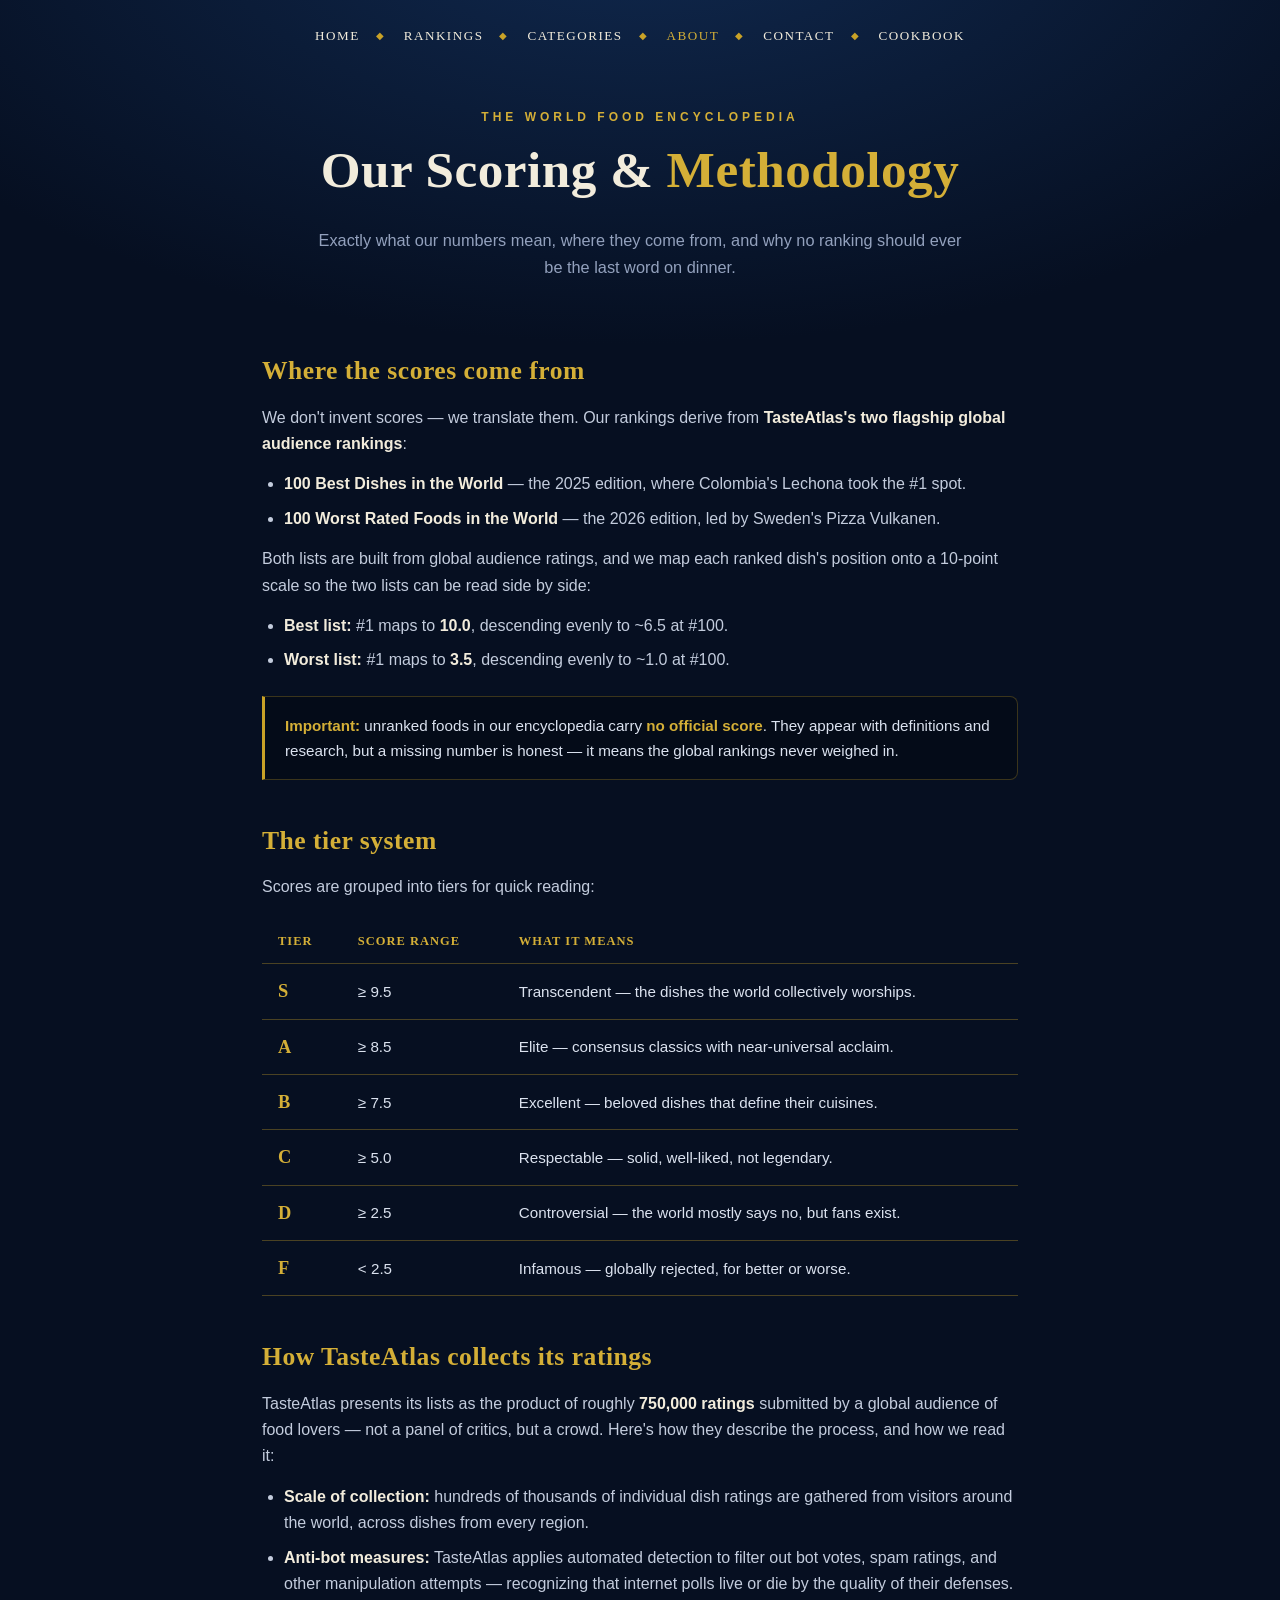
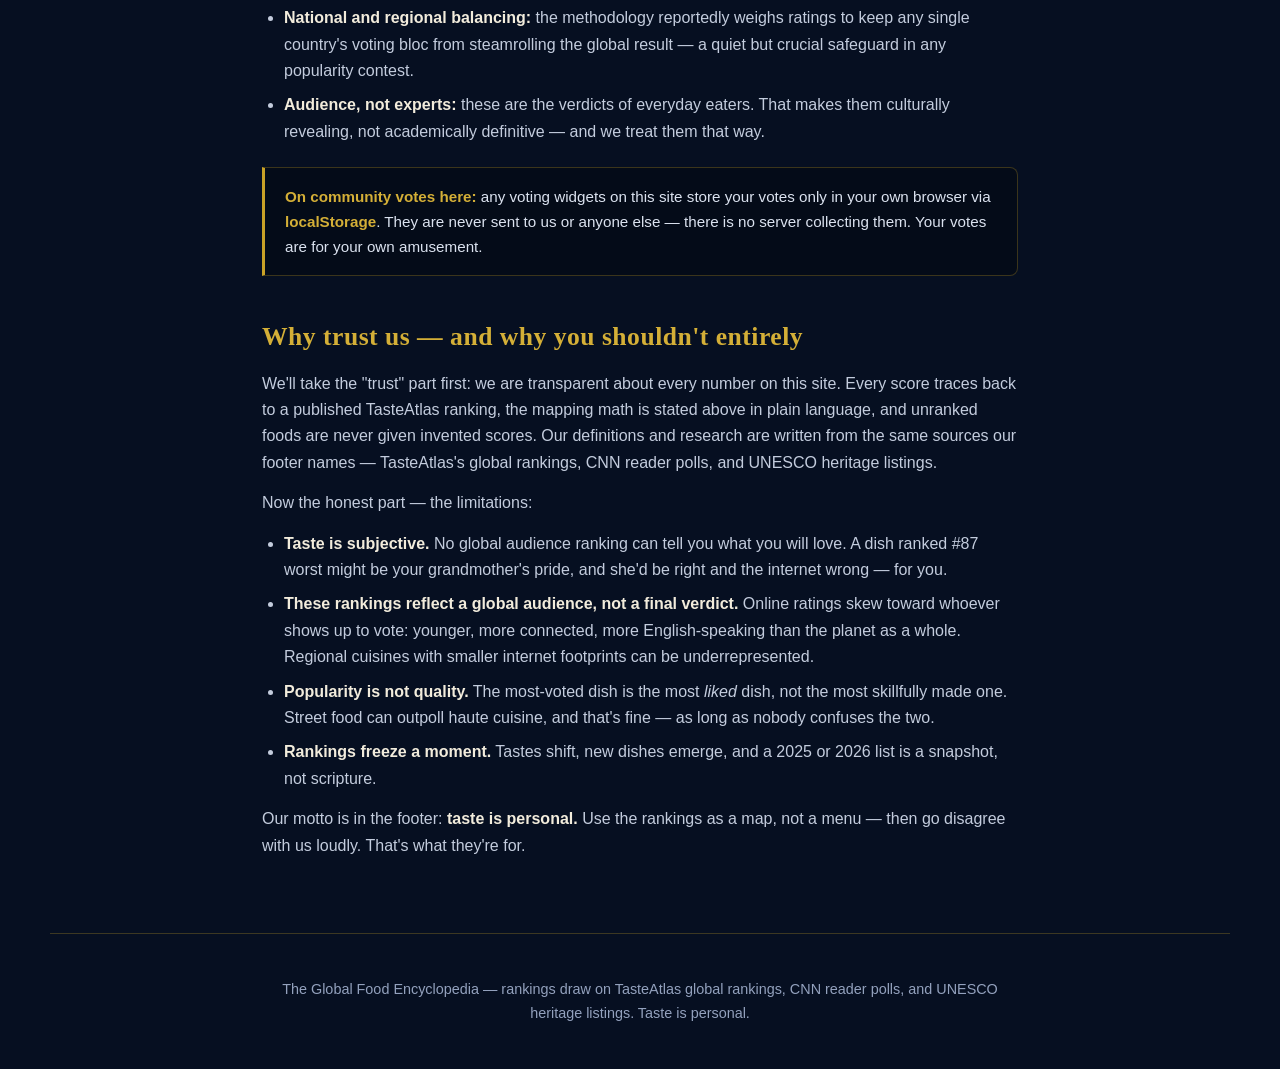
==== about.html @ 214a5079 "995 foods, guided tour, theme customizer, food of the day, my cookbook" ====
<!DOCTYPE html>
<html lang="en">
<head>
<meta charset="UTF-8">
<meta name="viewport" content="width=device-width, initial-scale=1.0">
<title>Our Scoring &amp; Methodology — The Global Food Encyclopedia</title>
<meta name="description" content="How our food scores work: TasteAtlas's 100 Best Dishes (2025) and 100 Worst Rated Foods (2026) mapped to a 10-point scale, our tier system, and the honest limitations of any global food ranking.">
<meta property="og:type" content="article">
<meta property="og:title" content="Our Scoring &amp; Methodology — The Global Food Encyclopedia">
<meta property="og:description" content="Scores derive from TasteAtlas's global audience rankings, mapped to a 10-point scale. Taste is personal — here's exactly what our numbers mean, and what they don't.">
<meta property="og:url" content="https://globalfoodencyclopedia.example/about.html">
<meta property="og:site_name" content="The Global Food Encyclopedia">
<link rel="stylesheet" href="styles.css">

</head>
<body>

<nav class="site-nav" aria-label="Site navigation">
  <a href="index.html">Home</a><span class="nav-divider" aria-hidden="true">◆</span>
  <a href="rankings.html">Rankings</a><span class="nav-divider" aria-hidden="true">◆</span>
  <a href="categories.html">Categories</a><span class="nav-divider" aria-hidden="true">◆</span>
  <a href="about.html" class="current">About</a><span class="nav-divider" aria-hidden="true">◆</span>
  <a href="contact.html">Contact</a><span class="nav-divider" aria-hidden="true">◆</span>
  <a href="cookbook.html">Cookbook</a>
</nav>

<header class="page-head">
  <p class="kicker">The World Food Encyclopedia</p>
  <h1>Our Scoring &amp; <span class="gold">Methodology</span></h1>
  <p class="sub">Exactly what our numbers mean, where they come from, and why no ranking should ever be the last word on dinner.</p>
</header>

<main class="content-narrow">

  <h2>Where the scores come from</h2>
  <p>We don't invent scores — we translate them. Our rankings derive from <strong>TasteAtlas's two flagship global audience rankings</strong>:</p>
  <ul>
    <li><strong>100 Best Dishes in the World</strong> — the 2025 edition, where Colombia's Lechona took the #1 spot.</li>
    <li><strong>100 Worst Rated Foods in the World</strong> — the 2026 edition, led by Sweden's Pizza Vulkanen.</li>
  </ul>
  <p>Both lists are built from global audience ratings, and we map each ranked dish's position onto a 10-point scale so the two lists can be read side by side:</p>
  <ul>
    <li><strong>Best list:</strong> #1 maps to <strong>10.0</strong>, descending evenly to ~6.5 at #100.</li>
    <li><strong>Worst list:</strong> #1 maps to <strong>3.5</strong>, descending evenly to ~1.0 at #100.</li>
  </ul>
  <div class="callout"><strong>Important:</strong> unranked foods in our encyclopedia carry <strong>no official score</strong>. They appear with definitions and research, but a missing number is honest — it means the global rankings never weighed in.</div>

  <h2>The tier system</h2>
  <p>Scores are grouped into tiers for quick reading:</p>
  <table class="tier-table">
    <thead>
      <tr><th>Tier</th><th>Score range</th><th>What it means</th></tr>
    </thead>
    <tbody>
      <tr><td class="tier">S</td><td>≥ 9.5</td><td>Transcendent — the dishes the world collectively worships.</td></tr>
      <tr><td class="tier">A</td><td>≥ 8.5</td><td>Elite — consensus classics with near-universal acclaim.</td></tr>
      <tr><td class="tier">B</td><td>≥ 7.5</td><td>Excellent — beloved dishes that define their cuisines.</td></tr>
      <tr><td class="tier">C</td><td>≥ 5.0</td><td>Respectable — solid, well-liked, not legendary.</td></tr>
      <tr><td class="tier">D</td><td>≥ 2.5</td><td>Controversial — the world mostly says no, but fans exist.</td></tr>
      <tr><td class="tier">F</td><td>&lt; 2.5</td><td>Infamous — globally rejected, for better or worse.</td></tr>
    </tbody>
  </table>

  <h2>How TasteAtlas collects its ratings</h2>
  <p>TasteAtlas presents its lists as the product of roughly <strong>750,000 ratings</strong> submitted by a global audience of food lovers — not a panel of critics, but a crowd. Here's how they describe the process, and how we read it:</p>
  <ul>
    <li><strong>Scale of collection:</strong> hundreds of thousands of individual dish ratings are gathered from visitors around the world, across dishes from every region.</li>
    <li><strong>Anti-bot measures:</strong> TasteAtlas applies automated detection to filter out bot votes, spam ratings, and other manipulation attempts — recognizing that internet polls live or die by the quality of their defenses.</li>
    <li><strong>National and regional balancing:</strong> the methodology reportedly weighs ratings to keep any single country's voting bloc from steamrolling the global result — a quiet but crucial safeguard in any popularity contest.</li>
    <li><strong>Audience, not experts:</strong> these are the verdicts of everyday eaters. That makes them culturally revealing, not academically definitive — and we treat them that way.</li>
  </ul>
  <div class="callout"><strong>On community votes here:</strong> any voting widgets on this site store your votes only in your own browser via <strong>localStorage</strong>. They are never sent to us or anyone else — there is no server collecting them. Your votes are for your own amusement.</div>

  <h2>Why trust us — and why you shouldn't entirely</h2>
  <p>We'll take the "trust" part first: we are transparent about every number on this site. Every score traces back to a published TasteAtlas ranking, the mapping math is stated above in plain language, and unranked foods are never given invented scores. Our definitions and research are written from the same sources our footer names — TasteAtlas's global rankings, CNN reader polls, and UNESCO heritage listings.</p>
  <p>Now the honest part — the limitations:</p>
  <ul>
    <li><strong>Taste is subjective.</strong> No global audience ranking can tell you what you will love. A dish ranked #87 worst might be your grandmother's pride, and she'd be right and the internet wrong — for you.</li>
    <li><strong>These rankings reflect a global audience, not a final verdict.</strong> Online ratings skew toward whoever shows up to vote: younger, more connected, more English-speaking than the planet as a whole. Regional cuisines with smaller internet footprints can be underrepresented.</li>
    <li><strong>Popularity is not quality.</strong> The most-voted dish is the most <em>liked</em> dish, not the most skillfully made one. Street food can outpoll haute cuisine, and that's fine — as long as nobody confuses the two.</li>
    <li><strong>Rankings freeze a moment.</strong> Tastes shift, new dishes emerge, and a 2025 or 2026 list is a snapshot, not scripture.</li>
  </ul>
  <p>Our motto is in the footer: <strong>taste is personal.</strong> Use the rankings as a map, not a menu — then go disagree with us loudly. That's what they're for.</p>

</main>

<footer class="site-footer">
  <p>The Global Food Encyclopedia — rankings draw on TasteAtlas global rankings, CNN reader polls, and UNESCO heritage listings. Taste is personal.</p>
</footer>

<script src="tour.js"></script>
<script src="theme.js"></script>
</body>
</html>
---- styles.css ----
:root {
  --navy-deep: #060f21;
  --navy: #0a1a33;
  --card: #0d2140;
  --card-edge: rgba(201, 162, 39, 0.28);
  --gold: #c9a227;
  --gold-bright: #d4af37;
  --gold-soft: rgba(201, 162, 39, 0.14);
  --cream: #f2ecdc;
  --muted: #93a1bd;
  --rule: rgba(201, 162, 39, 0.35);
}
* { box-sizing: border-box; margin: 0; padding: 0; }
body {
  font-family: -apple-system, BlinkMacSystemFont, "Segoe UI", Helvetica, Arial, sans-serif;
  background: radial-gradient(1400px 700px at 50% -10%, #10294f 0%, var(--navy-deep) 62%) fixed, var(--navy-deep);
  color: var(--cream);
  line-height: 1.65;
}
h1, h2, h3 {
  font-family: Georgia, "Times New Roman", serif;
  font-weight: 600;
  letter-spacing: 0.5px;
}
.hero { text-align: center; padding: 72px 20px 28px; }
.kicker {
  letter-spacing: 4px; text-transform: uppercase;
  color: var(--gold-bright); font-size: 12px; font-weight: 600;
}
.hero h1 {
  font-size: clamp(2.4rem, 6vw, 4.2rem);
  margin: 14px 0 6px; color: var(--cream);
}
.hero h1 .gold { color: var(--gold-bright); }
.hero h1::after {
  content: ""; display: block; width: 120px; height: 2px;
  background: linear-gradient(90deg, transparent, var(--gold), transparent);
  margin: 18px auto 0;
}
.sub { color: var(--muted); max-width: 620px; margin: 14px auto 30px; font-size: 1.02rem; }
.search-hero {
  max-width: 680px; margin: 0 auto 26px;
  display: flex; gap: 12px; align-items: stretch;
}
#searchInput {
  flex: 1; padding: 16px 26px; border-radius: 999px;
  border: 1px solid var(--card-edge); background: rgba(0, 0, 0, 0.45);
  color: var(--cream); font-size: 1.1rem; font-family: inherit; outline: none;
  transition: border-color 0.2s, box-shadow 0.2s;
}
#searchInput:focus { border-color: var(--gold); box-shadow: 0 0 0 3px rgba(201, 162, 39, 0.15); }
#searchInput::placeholder { color: #5d6b87; }
.gold-btn {
  cursor: pointer; border: none; border-radius: 999px;
  background: linear-gradient(180deg, var(--gold-bright), var(--gold));
  color: #101c34; font-family: Georgia, "Times New Roman", serif;
  font-size: 1rem; font-weight: 700; letter-spacing: 0.5px;
  padding: 0 28px; white-space: nowrap; transition: transform 0.15s, box-shadow 0.15s;
}
.gold-btn:hover { transform: translateY(-1px); box-shadow: 0 6px 18px rgba(201, 162, 39, 0.35); }
.chip-group { max-width: 900px; margin: 0 auto 14px; }
.chip-label {
  display: block; text-align: center; font-size: 0.72rem; letter-spacing: 3px;
  text-transform: uppercase; color: var(--muted); margin-bottom: 8px;
}
.result-count {
  text-align: center; color: var(--gold-bright); font-family: Georgia, serif;
  font-style: italic; margin: 6px 0 22px; min-height: 1.4em;
}
.cat-row { display: flex; flex-wrap: wrap; gap: 8px; align-items: center; margin-top: 12px; }
.cat-tag {
  font-size: 0.72rem; font-weight: 700; letter-spacing: 1.5px; text-transform: uppercase;
  color: var(--gold-bright); border: 1px solid var(--card-edge);
  padding: 4px 12px; border-radius: 999px; background: var(--gold-soft);
}
.rank-badge {
  font-size: 0.72rem; font-weight: 700; letter-spacing: 0.6px;
  padding: 4px 12px; border-radius: 999px;
}
.rank-badge.best { background: var(--gold); color: #101c34; }
.rank-badge.worst { background: #5c1a1a; color: #f0b0b0; border: 1px solid #8a2f2f; }
.card .definition {
  margin-top: 12px; padding: 12px 14px; border-left: 3px solid var(--gold);
  background: rgba(0, 0, 0, 0.25); border-radius: 0 8px 8px 0;
  color: #dbe2ef; font-size: 0.94rem; font-style: italic;
}
.card .research { color: #c3ccdd; font-size: 0.92rem; margin-top: 12px; }
.card .research strong { color: var(--gold-bright); font-weight: 600; }
.tabs {
  display: inline-flex; gap: 8px; padding: 6px; border-radius: 999px;
  background: rgba(0, 0, 0, 0.4); border: 1px solid var(--card-edge);
}
.tab {
  border: none; cursor: pointer; font-size: 1rem; padding: 12px 30px;
  border-radius: 999px; background: transparent; color: var(--muted);
  font-family: Georgia, "Times New Roman", serif; letter-spacing: 0.5px;
  transition: all 0.2s;
}
.tab:hover { color: var(--cream); }
.tab.active { background: var(--gold); color: #101c34; font-weight: 700; }
main { max-width: 1180px; margin: 0 auto; padding: 20px 22px 40px; }
.board { display: none; }
.board.active { display: block; animation: fade 0.35s ease; }
@keyframes fade { from { opacity: 0; transform: translateY(8px); } to { opacity: 1; transform: none; } }
.board-head { text-align: center; margin: 22px 0 20px; }
.board-head h2 { font-size: 2rem; color: var(--cream); }
.board-head p { color: var(--muted); margin-top: 6px; font-style: italic; }
.chips {
  display: flex; flex-wrap: wrap; gap: 8px; justify-content: center;
  margin: 0 auto 28px; max-width: 900px;
}
.chip {
  cursor: pointer; font-family: inherit; font-size: 0.85rem; letter-spacing: 0.4px;
  padding: 7px 16px; border-radius: 999px;
  border: 1px solid var(--card-edge); background: transparent; color: var(--muted);
  transition: all 0.18s;
}
.chip:hover { border-color: var(--gold); color: var(--gold-bright); }
.chip.active { background: var(--gold); border-color: var(--gold); color: #101c34; font-weight: 700; }
.grid { display: grid; grid-template-columns: repeat(auto-fill, minmax(310px, 1fr)); gap: 20px; }
.card {
  background: var(--card);
  border: 1px solid var(--card-edge);
  border-radius: 10px; padding: 26px 24px 22px;
  position: relative; overflow: hidden;
  box-shadow: 0 8px 24px rgba(0, 0, 0, 0.35);
}
.card.top3 { border-color: var(--gold); box-shadow: 0 8px 28px rgba(201, 162, 39, 0.18); }
.card .rank {
  position: absolute; top: 12px; right: 18px;
  font-family: Georgia, "Times New Roman", serif;
  font-size: 2.2rem; font-weight: 700; color: rgba(212, 175, 55, 0.28);
}
.card .emoji { font-size: 2.6rem; }
.card h3 { margin: 10px 0 2px; font-size: 1.4rem; color: var(--cream); }
.card .origin {
  color: var(--gold-bright); font-size: 0.8rem;
  letter-spacing: 2px; text-transform: uppercase; font-weight: 600;
}
.card .catline {
  display: inline-block; margin-top: 10px; font-size: 0.75rem;
  letter-spacing: 1.5px; text-transform: uppercase; color: var(--muted);
  border-top: 1px solid var(--rule); padding-top: 8px;
}
.card .why { color: #c3ccdd; font-size: 0.95rem; margin-top: 10px; }
.card .why strong { color: var(--gold-bright); font-weight: 600; }
.tag {
  display: inline-block; font-size: 0.76rem; font-weight: 700; letter-spacing: 0.4px;
  padding: 5px 14px; border-radius: 999px; margin-top: 16px;
  border: 1px solid var(--gold); color: var(--gold-bright); background: var(--gold-soft);
}
.empty { text-align: center; color: var(--muted); padding: 36px; font-style: italic; font-family: Georgia, serif; }

/* ---- Formal ranked leaderboard (Top 100 tabs) ---- */
.leader-row {
  display: flex; gap: 26px; align-items: flex-start;
  padding: 30px 10px;
  border-bottom: 1px solid var(--rule);
}
.leader-row:first-child { border-top: 1px solid var(--rule); }
.leader-rank {
  font-family: Georgia, "Times New Roman", serif;
  font-size: 2.8rem; font-weight: 600; line-height: 1.1;
  color: var(--gold); min-width: 76px; text-align: right;
  font-variant-numeric: tabular-nums;
}
.leader-main { flex: 1; min-width: 0; }
.leader-name {
  font-family: Georgia, "Times New Roman", serif;
  font-size: 1.55rem; color: var(--cream); letter-spacing: 0.4px;
}
.leader-sub {
  font-size: 0.74rem; letter-spacing: 2.5px; text-transform: uppercase;
  color: var(--gold-bright); margin-top: 6px; font-weight: 600;
}
.leader-def {
  margin: 14px 0 0 4px; padding-left: 20px;
  border-left: 2px solid var(--gold);
  color: #dbe2ef; font-style: italic; font-size: 0.97rem; line-height: 1.7;
}
.leader-res {
  margin: 10px 0 0 4px; padding-left: 20px;
  color: #a8b3c7; font-size: 0.9rem; line-height: 1.7;
}
.leader-res strong { color: var(--gold-bright); font-weight: 600; }
footer {
  text-align: center; color: var(--muted); padding: 44px 24px;
  font-size: 0.9rem; border-top: 1px solid var(--card-edge);
  max-width: 1180px; margin: 0 auto;
}
@media (max-width: 640px) {
  .grid { grid-template-columns: 1fr; }
  .hero { padding: 52px 16px 22px; }
  .search-hero { flex-direction: column; }
  .gold-btn { padding: 14px 28px; }
  .tab { padding: 10px 18px; font-size: 0.9rem; }
  .leader-row { gap: 16px; padding: 22px 4px; }
  .leader-rank { font-size: 2rem; min-width: 52px; }
  .leader-name { font-size: 1.3rem; }
}

/* ---- Shared site nav & footer (multi-page) ---- */
.site-nav {
  text-align: center; padding: 22px 16px 4px;
  font-family: Georgia, "Times New Roman", serif;
}
.site-nav a {
  color: var(--cream); text-decoration: none; letter-spacing: 1.5px;
  text-transform: uppercase; font-size: 0.82rem; padding: 4px 2px;
}
.site-nav a:hover, .site-nav a.current { color: var(--gold-bright); }
.nav-divider { color: var(--gold); font-size: 0.6rem; margin: 0 14px; vertical-align: middle; }
.site-footer p { max-width: 760px; margin: 0 auto; }

/* ---- Homepage sections ---- */
.home-section { max-width: 1180px; margin: 0 auto; padding: 44px 22px 8px; }
.section-head { text-align: center; margin-bottom: 8px; }
.section-head h2 { font-size: 2rem; color: var(--cream); }
.section-head p { color: var(--muted); font-style: italic; margin-top: 6px; }
.trending-grid {
  display: grid; grid-template-columns: repeat(auto-fit, minmax(330px, 1fr));
  gap: 28px; margin-top: 22px;
}
.trending-col {
  background: var(--card); border: 1px solid var(--card-edge);
  border-radius: 10px; padding: 26px 24px;
  box-shadow: 0 8px 24px rgba(0, 0, 0, 0.35);
}
.trending-col h3 { color: var(--cream); font-size: 1.3rem; margin-bottom: 4px; }
.trending-col .col-sub { color: var(--muted); font-size: 0.88rem; font-style: italic; margin-bottom: 14px; }
.preview-list { list-style: none; }
.preview-row {
  display: flex; align-items: baseline; gap: 10px;
  padding: 9px 2px; border-bottom: 1px solid rgba(201, 162, 39, 0.16);
  font-size: 0.95rem;
}
.preview-row:last-child { border-bottom: none; }
.preview-rank {
  font-family: Georgia, serif; color: var(--gold); font-weight: 700;
  min-width: 30px; font-variant-numeric: tabular-nums;
}
.preview-name { flex: 1; min-width: 0; }
.preview-name a { color: var(--cream); text-decoration: none; }
.preview-name a:hover { color: var(--gold-bright); }
.preview-score { color: var(--gold-bright); font-family: Georgia, serif; font-size: 0.9rem; white-space: nowrap; }
.see-all {
  display: inline-block; margin-top: 18px; font-family: Georgia, serif;
  color: var(--gold-bright); text-decoration: none; letter-spacing: 0.5px;
  border-bottom: 1px solid var(--rule); padding-bottom: 2px;
}
.see-all:hover { color: var(--cream); }
.picks-grid { display: grid; grid-template-columns: repeat(auto-fill, minmax(320px, 1fr)); gap: 20px; margin-top: 24px; }
.pick-card { display: flex; flex-direction: column; }
.pick-photo {
  height: 190px; object-fit: cover;
  border-radius: 8px 8px 0 0; margin: -26px -24px 0;
  width: calc(100% + 48px); border-bottom: 1px solid var(--card-edge);
}
.pick-emoji-fallback { font-size: 2.8rem; text-align: center; margin: 2px 0 4px; }
.pick-review { color: #c3ccdd; font-size: 0.93rem; margin-top: 12px; }
.pick-review .pick-kicker { display: block; color: var(--gold-bright); font-size: 0.78rem; letter-spacing: 2px; text-transform: uppercase; font-weight: 700; margin-bottom: 6px; }
.reviews-grid { display: grid; grid-template-columns: repeat(auto-fill, minmax(320px, 1fr)); gap: 20px; margin-top: 24px; }
.review-card .review-title { font-size: 1.25rem; color: var(--cream); margin-bottom: 2px; }
.review-meta { color: var(--muted); font-size: 0.82rem; margin-bottom: 10px; }
.stars { color: var(--gold-bright); letter-spacing: 2px; font-size: 1.05rem; }
.review-body { color: #c3ccdd; font-size: 0.93rem; }
.review-body p { margin-bottom: 8px; }
.cap-note { text-align: center; color: var(--muted); font-style: italic; margin-top: 18px; font-size: 0.9rem; }

/* ---- About / contact pages ---- */
.page-head { text-align: center; padding: 56px 20px 10px; max-width: 820px; margin: 0 auto; }
.page-head h1 { font-size: clamp(2rem, 5vw, 3.2rem); color: var(--cream); }
.page-head h1 .gold { color: var(--gold-bright); }
.page-head .sub { max-width: 660px; }
.content-narrow { max-width: 800px; margin: 0 auto; padding: 30px 22px 60px; }
.content-narrow h2 { font-size: 1.6rem; color: var(--gold-bright); margin: 40px 0 12px; }
.content-narrow h2:first-child { margin-top: 0; }
.content-narrow p { color: #c3ccdd; margin-bottom: 14px; }
.content-narrow ul { color: #c3ccdd; margin: 0 0 14px 22px; }
.content-narrow li { margin-bottom: 8px; }
.content-narrow strong { color: var(--cream); }
.tier-table { width: 100%; border-collapse: collapse; margin: 18px 0 24px; font-size: 0.95rem; }
.tier-table th, .tier-table td { padding: 12px 16px; text-align: left; border-bottom: 1px solid var(--rule); }
.tier-table th { color: var(--gold-bright); font-family: Georgia, serif; letter-spacing: 1px; text-transform: uppercase; font-size: 0.78rem; }
.tier-table td { color: #dbe2ef; }
.tier-table .tier { font-family: Georgia, serif; font-weight: 700; color: var(--gold-bright); font-size: 1.15rem; }
.callout {
  border: 1px solid var(--card-edge); border-left: 3px solid var(--gold);
  background: rgba(0, 0, 0, 0.25); border-radius: 0 8px 8px 0;
  padding: 16px 20px; margin: 22px 0; color: #dbe2ef; font-size: 0.95rem;
}
.callout strong { color: var(--gold-bright); }
.form-wrap { max-width: 640px; margin: 0 auto; padding: 30px 22px 60px; }
.submit-form {
  background: var(--card); border: 1px solid var(--card-edge);
  border-radius: 10px; padding: 32px 30px;
  box-shadow: 0 8px 24px rgba(0, 0, 0, 0.35);
}
.form-field { margin-bottom: 20px; }
.form-label {
  display: block; font-family: Georgia, serif; color: var(--gold-bright);
  letter-spacing: 1px; text-transform: uppercase; font-size: 0.78rem;
  margin-bottom: 8px;
}
.form-input, .form-textarea {
  width: 100%; padding: 13px 18px; border-radius: 8px;
  border: 1px solid var(--card-edge); background: rgba(0, 0, 0, 0.45);
  color: var(--cream); font-size: 1rem; font-family: inherit; outline: none;
  transition: border-color 0.2s, box-shadow 0.2s;
}
.form-input:focus, .form-textarea:focus { border-color: var(--gold); box-shadow: 0 0 0 3px rgba(201, 162, 39, 0.15); }
.form-textarea { min-height: 130px; resize: vertical; }
.form-note { color: var(--muted); font-size: 0.88rem; font-style: italic; margin-top: 18px; }
.form-confirm {
  display: none; margin-top: 24px; padding: 20px 22px;
  border: 1px solid var(--card-edge); border-left: 3px solid var(--gold);
  background: rgba(0, 0, 0, 0.25); border-radius: 0 8px 8px 0;
  color: #dbe2ef; font-size: 0.95rem;
}
.form-confirm.show { display: block; }
.form-confirm strong { color: var(--gold-bright); }
.email-link {
  display: inline-block; margin-top: 12px; font-family: Georgia, serif;
  color: #101c34; background: linear-gradient(180deg, var(--gold-bright), var(--gold));
  text-decoration: none; padding: 12px 26px; border-radius: 999px; font-weight: 700;
}
.email-link:hover { transform: translateY(-1px); box-shadow: 0 6px 18px rgba(201, 162, 39, 0.35); }

/* ---- Rankings feature ---- */
.rank-controls {
  display: flex; flex-wrap: wrap; gap: 12px; justify-content: center;
  align-items: center; margin: 0 auto 20px; max-width: 900px;
}
.rank-controls input[type="search"] {
  flex: 1; min-width: 220px; max-width: 420px; padding: 12px 22px;
  border-radius: 999px; border: 1px solid var(--card-edge);
  background: rgba(0, 0, 0, 0.45); color: var(--cream);
  font-size: 1rem; font-family: inherit; outline: none;
}
.rank-controls input[type="search"]:focus {
  border-color: var(--gold); box-shadow: 0 0 0 3px rgba(201, 162, 39, 0.15);
}
.rank-controls input[type="search"]::placeholder { color: #5d6b87; }
.sort-label {
  display: inline-flex; gap: 8px; align-items: center; color: var(--muted);
  font-size: 0.85rem; letter-spacing: 1px; text-transform: uppercase;
}
.sort-label select {
  background: var(--card); color: var(--cream); border: 1px solid var(--card-edge);
  border-radius: 8px; padding: 10px 12px; font-family: inherit; font-size: 0.9rem;
}
.leader-photo {
  width: 132px; height: 132px; object-fit: cover; border-radius: 10px;
  border: 1px solid var(--card-edge); flex: none;
}
.leader-meta {
  display: flex; flex-wrap: wrap; gap: 10px; align-items: center; margin-top: 10px;
}
.score-line { font-family: Georgia, serif; color: var(--cream); }
.tier-badge {
  display: inline-block; min-width: 30px; text-align: center; font-weight: 700;
  font-size: 0.8rem; padding: 3px 10px; border-radius: 6px;
  border: 1px solid var(--card-edge); font-family: Georgia, serif;
}
.tier-S { background: linear-gradient(180deg, var(--gold-bright), var(--gold)); color: #101c34; border-color: var(--gold); }
.tier-A { background: var(--gold-soft); color: var(--gold-bright); border-color: var(--gold); }
.tier-B { color: var(--cream); border-color: var(--card-edge); }
.tier-C { color: var(--muted); border-color: var(--card-edge); }
.tier-D { color: #f0b0b0; border-color: #8a2f2f; background: rgba(92, 26, 26, 0.35); }
.tier-F { background: #5c1a1a; color: #f0b0b0; border-color: #8a2f2f; }
.compare-check {
  display: inline-flex; gap: 6px; align-items: center;
  font-size: 0.85rem; color: var(--muted); cursor: pointer;
}
.compare-check input { accent-color: var(--gold); width: 1rem; height: 1rem; }
.pros-cons {
  display: grid; grid-template-columns: 1fr 1fr; gap: 12px; margin: 14px 0 0 4px;
}
.pros, .cons { border-radius: 8px; padding: 12px 14px; font-size: 0.88rem; }
.pros { background: rgba(201, 162, 39, 0.08); border: 1px solid rgba(201, 162, 39, 0.3); }
.cons { background: rgba(92, 26, 26, 0.25); border: 1px solid rgba(138, 47, 47, 0.5); }
.pros h4, .cons h4 {
  font-size: 0.75rem; letter-spacing: 2px; text-transform: uppercase; margin-bottom: 6px;
}
.pros h4 { color: var(--gold-bright); }
.cons h4 { color: #f0b0b0; }
.pros ul, .cons ul { margin: 0; padding-left: 18px; color: #dbe2ef; }
.vote-row {
  margin-top: 14px; display: flex; flex-wrap: wrap; gap: 10px;
  align-items: center; font-size: 0.88rem; color: var(--muted);
}
.vote-status em { font-size: 0.8rem; }
.vote-stars { display: inline-flex; gap: 2px; }
.vote-star {
  background: none; border: none; cursor: pointer; font-size: 1.25rem;
  color: #5d6b87; padding: 2px; line-height: 1;
}
.vote-star[data-on="1"] { color: var(--gold-bright); }
.vote-star:hover { color: var(--gold); transform: scale(1.15); }
.compare-bar {
  position: fixed; bottom: 18px; left: 50%; transform: translateX(-50%);
  background: var(--card); border: 1px solid var(--gold); border-radius: 999px;
  padding: 10px 12px 10px 20px; display: flex; gap: 10px; align-items: center;
  box-shadow: 0 10px 30px rgba(0, 0, 0, 0.5); z-index: 50;
  max-width: calc(100vw - 32px);
}
.compare-bar[hidden] { display: none; }
#compareNames {
  font-size: 0.85rem; color: var(--muted); max-width: 40vw;
  white-space: nowrap; overflow: hidden; text-overflow: ellipsis;
}
#compareNote { font-size: 0.8rem; color: #f0b0b0; }
.compare-modal {
  position: fixed; inset: 0; background: rgba(3, 7, 17, 0.82); z-index: 100;
  display: flex; align-items: center; justify-content: center; padding: 20px;
}
.compare-modal[hidden] { display: none; }
.compare-dialog {
  background: var(--navy); border: 1px solid var(--card-edge); border-radius: 12px;
  max-width: 960px; width: 100%; max-height: 86vh; overflow: auto; padding: 24px;
}
.compare-dialog h2 { color: var(--cream); margin-bottom: 4px; }
.compare-table { width: 100%; border-collapse: collapse; margin-top: 16px; }
.compare-table th, .compare-table td {
  border: 1px solid var(--card-edge); padding: 10px 12px;
  vertical-align: top; text-align: left; font-size: 0.9rem;
}
.compare-table thead th {
  background: var(--card); color: var(--cream); font-family: Georgia, serif;
}
.compare-table tbody th {
  color: var(--gold-bright); font-size: 0.78rem; text-transform: uppercase;
  letter-spacing: 1px; width: 110px;
}
.compare-list { margin: 0; padding-left: 18px; }
.compare-emoji { font-size: 1.6rem; }
#clearFilters { margin-left: 10px; padding: 8px 20px; font-size: 0.9rem; }

/* ---- Category hubs ---- */
.cat-grid {
  display: grid; grid-template-columns: repeat(auto-fill, minmax(220px, 1fr));
  gap: 18px; margin: 22px 0 54px;
}
.cat-card {
  display: block; text-decoration: none; text-align: center;
  background: var(--card); border: 1px solid var(--card-edge);
  border-radius: 10px; padding: 26px 18px;
  box-shadow: 0 8px 24px rgba(0, 0, 0, 0.35);
  transition: transform 0.15s, border-color 0.15s, box-shadow 0.15s;
}
.cat-card:hover {
  transform: translateY(-3px); border-color: var(--gold);
  box-shadow: 0 12px 30px rgba(201, 162, 39, 0.18);
}
.cat-emoji { font-size: 2.4rem; }
.cat-card h3 { margin: 10px 0 4px; font-size: 1.3rem; color: var(--cream); }
.cat-count {
  color: var(--gold-bright); font-family: Georgia, serif;
  font-style: italic; font-size: 0.95rem;
}
.cat-top { color: var(--muted); font-size: 0.85rem; margin-top: 8px; }
.cat-top strong { color: #dbe2ef; font-weight: 600; }

@media (max-width: 640px) {
  .leader-photo { width: 84px; height: 84px; }
  .pros-cons { grid-template-columns: 1fr; }
  .compare-table tbody th { width: 84px; }
  .site-nav a { font-size: 0.72rem; letter-spacing: 1px; }
  .nav-divider { margin: 0 8px; }
  .submit-form { padding: 24px 20px; }
}
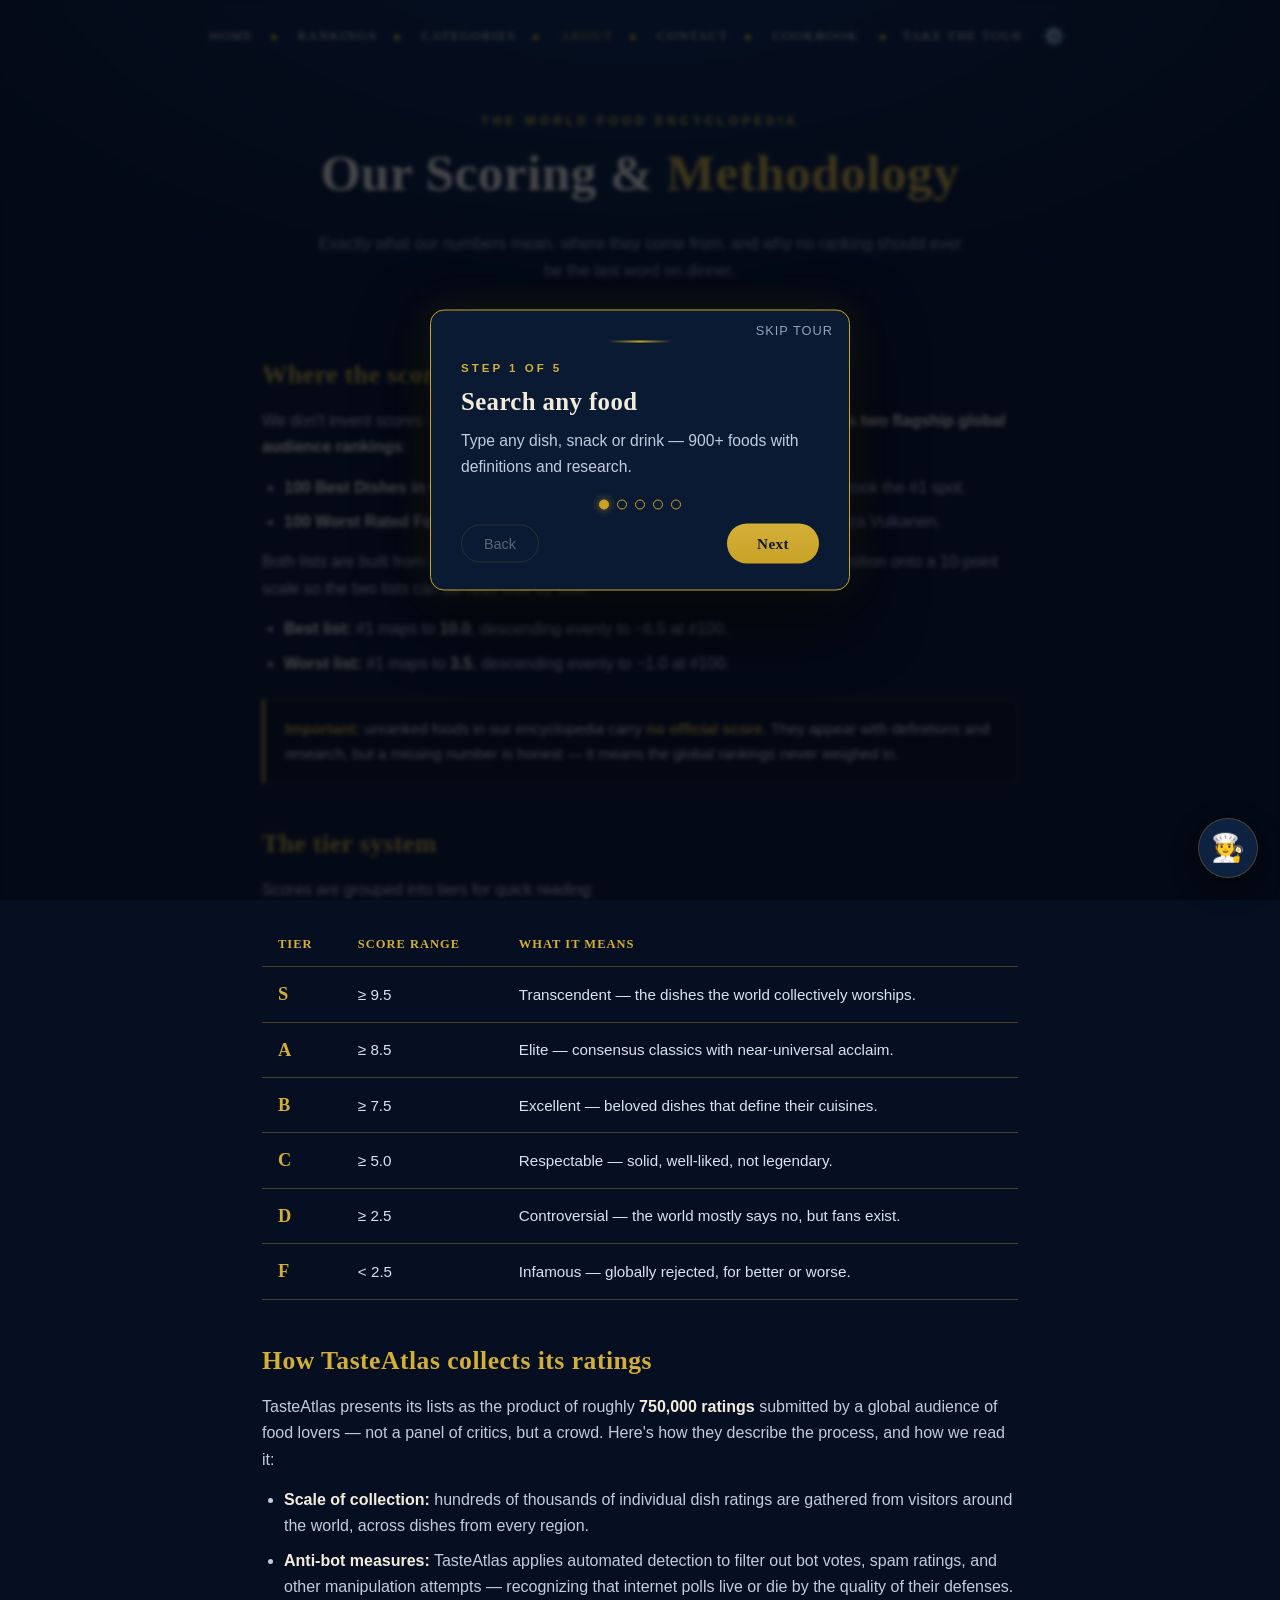
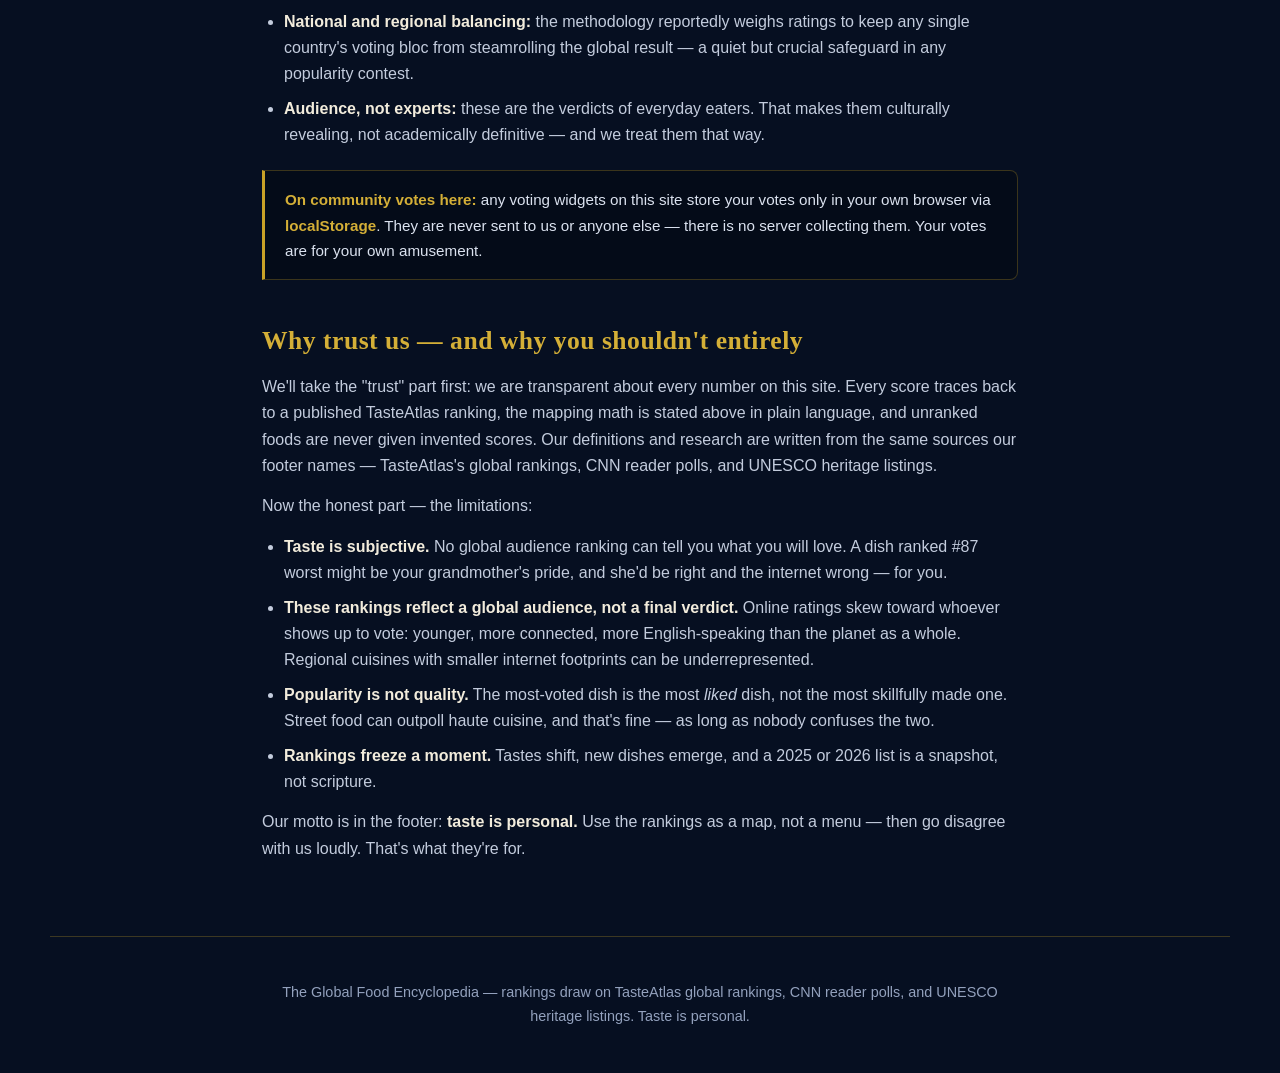
==== commit 5d57592e: "Sage AI food guide assistant + cursor glow effect" ====
--- a/about.html
+++ b/about.html
@@ -90,5 +90,8 @@
 
 <script src="tour.js"></script>
 <script src="theme.js"></script>
+<script src="data/foods.js"></script>
+<script src="assistant.js"></script>
+<script src="cursor-glow.js"></script>
 </body>
 </html>
--- a/styles.css
+++ b/styles.css
@@ -1,20 +1,68 @@
 :root {
-  --navy-deep: #060f21;
-  --navy: #0a1a33;
-  --card: #0d2140;
-  --card-edge: rgba(201, 162, 39, 0.28);
-  --gold: #c9a227;
-  --gold-bright: #d4af37;
-  --gold-soft: rgba(201, 162, 39, 0.14);
-  --cream: #f2ecdc;
+  /* ---- Semantic theme variables (midnight = default theme) ---- */
+  --bg: #060f21;
+  --surface: #0d2140;
+  --surface-2: #0a1a33;
+  --glow: #10294f;
+  --text: #f2ecdc;
+  --text-soft: #c3ccdd;
+  --text-quote: #dbe2ef;
+  --text-dim2: #a8b3c7;
   --muted: #93a1bd;
-  --rule: rgba(201, 162, 39, 0.35);
-}
+  --primary: #c9a227;
+  --accent: #d4af37;
+  --ink-on-primary: #101c34;
+  --input-bg: rgba(0, 0, 0, 0.45);
+  --well-bg: rgba(0, 0, 0, 0.25);
+  --veil: rgba(3, 7, 17, 0.82);
+
+  /* ---- Legacy palette aliases (kept for compatibility) ---- */
+  --navy-deep: var(--bg);
+  --navy: var(--surface-2);
+  --card: var(--surface);
+  --card-edge: color-mix(in srgb, var(--primary) 28%, transparent);
+  --gold: var(--primary);
+  --gold-bright: var(--accent);
+  --gold-soft: color-mix(in srgb, var(--primary) 14%, transparent);
+  --cream: var(--text);
+  --rule: color-mix(in srgb, var(--primary) 35%, transparent);
+}
+
+/* ---- Theme presets (override the semantic vars; default = midnight) ---- */
+[data-theme="midnight"] {
+  --bg: #060f21; --surface: #0d2140; --surface-2: #0a1a33; --glow: #10294f;
+  --text: #f2ecdc; --text-soft: #c3ccdd; --text-quote: #dbe2ef; --text-dim2: #a8b3c7;
+  --muted: #93a1bd; --primary: #c9a227; --accent: #d4af37;
+  --input-bg: rgba(0, 0, 0, 0.45); --well-bg: rgba(0, 0, 0, 0.25); --veil: rgba(3, 7, 17, 0.82);
+}
+[data-theme="ocean"] {
+  --bg: #041826; --surface: #0a2c44; --surface-2: #062033; --glow: #0e3d5c;
+  --text: #e8f1f5; --muted: #8fa8b8; --primary: #2e9bc4; --accent: #7fd4f0;
+}
+[data-theme="forest"] {
+  --bg: #0a1a10; --surface: #14301e; --surface-2: #0d2415; --glow: #1d4a2a;
+  --text: #eef2e4; --muted: #9db09a; --primary: #5da85f; --accent: #a8dba8;
+}
+[data-theme="plum"] {
+  --bg: #170d20; --surface: #2a1738; --surface-2: #1f1028; --glow: #3d2154;
+  --text: #f0e8f2; --muted: #a89ab5; --primary: #a55fc0; --accent: #d0a0e8;
+}
+[data-theme="crimson"] {
+  --bg: #1c0a0e; --surface: #3a1420; --surface-2: #280d14; --glow: #521c28;
+  --text: #f5e8e4; --muted: #b89890; --primary: #c0392b; --accent: #f08a70;
+}
+[data-theme="parchment"] {
+  --bg: #f5efe0; --surface: #fffdf5; --surface-2: #ece2cb; --glow: #e9ddbe;
+  --text: #2a2419; --text-soft: #57503f; --text-quote: #453d2c; --text-dim2: #6e6455;
+  --muted: #7a6f5c; --primary: #a8842c; --accent: #c9a227;
+  --input-bg: rgba(255, 255, 255, 0.7); --well-bg: rgba(168, 132, 44, 0.10); --veil: rgba(42, 36, 25, 0.55);
+}
+
 * { box-sizing: border-box; margin: 0; padding: 0; }
 body {
   font-family: -apple-system, BlinkMacSystemFont, "Segoe UI", Helvetica, Arial, sans-serif;
-  background: radial-gradient(1400px 700px at 50% -10%, #10294f 0%, var(--navy-deep) 62%) fixed, var(--navy-deep);
-  color: var(--cream);
+  background: radial-gradient(1400px 700px at 50% -10%, var(--glow) 0%, var(--bg) 62%) fixed, var(--bg);
+  color: var(--text);
   line-height: 1.65;
 }
 h1, h2, h3 {
@@ -25,16 +73,16 @@
 .hero { text-align: center; padding: 72px 20px 28px; }
 .kicker {
   letter-spacing: 4px; text-transform: uppercase;
-  color: var(--gold-bright); font-size: 12px; font-weight: 600;
+  color: var(--accent); font-size: 12px; font-weight: 600;
 }
 .hero h1 {
   font-size: clamp(2.4rem, 6vw, 4.2rem);
-  margin: 14px 0 6px; color: var(--cream);
-}
-.hero h1 .gold { color: var(--gold-bright); }
+  margin: 14px 0 6px; color: var(--text);
+}
+.hero h1 .gold { color: var(--accent); }
 .hero h1::after {
   content: ""; display: block; width: 120px; height: 2px;
-  background: linear-gradient(90deg, transparent, var(--gold), transparent);
+  background: linear-gradient(90deg, transparent, var(--primary), transparent);
   margin: 18px auto 0;
 }
 .sub { color: var(--muted); max-width: 620px; margin: 14px auto 30px; font-size: 1.02rem; }
@@ -44,51 +92,51 @@
 }
 #searchInput {
   flex: 1; padding: 16px 26px; border-radius: 999px;
-  border: 1px solid var(--card-edge); background: rgba(0, 0, 0, 0.45);
-  color: var(--cream); font-size: 1.1rem; font-family: inherit; outline: none;
+  border: 1px solid var(--card-edge); background: var(--input-bg);
+  color: var(--text); font-size: 1.1rem; font-family: inherit; outline: none;
   transition: border-color 0.2s, box-shadow 0.2s;
 }
-#searchInput:focus { border-color: var(--gold); box-shadow: 0 0 0 3px rgba(201, 162, 39, 0.15); }
+#searchInput:focus { border-color: var(--primary); box-shadow: 0 0 0 3px color-mix(in srgb, var(--primary) 15%, transparent); }
 #searchInput::placeholder { color: #5d6b87; }
 .gold-btn {
   cursor: pointer; border: none; border-radius: 999px;
-  background: linear-gradient(180deg, var(--gold-bright), var(--gold));
-  color: #101c34; font-family: Georgia, "Times New Roman", serif;
+  background: linear-gradient(180deg, var(--accent), var(--primary));
+  color: var(--ink-on-primary); font-family: Georgia, "Times New Roman", serif;
   font-size: 1rem; font-weight: 700; letter-spacing: 0.5px;
   padding: 0 28px; white-space: nowrap; transition: transform 0.15s, box-shadow 0.15s;
 }
-.gold-btn:hover { transform: translateY(-1px); box-shadow: 0 6px 18px rgba(201, 162, 39, 0.35); }
+.gold-btn:hover { transform: translateY(-1px); box-shadow: 0 6px 18px color-mix(in srgb, var(--primary) 35%, transparent); }
 .chip-group { max-width: 900px; margin: 0 auto 14px; }
 .chip-label {
   display: block; text-align: center; font-size: 0.72rem; letter-spacing: 3px;
   text-transform: uppercase; color: var(--muted); margin-bottom: 8px;
 }
 .result-count {
-  text-align: center; color: var(--gold-bright); font-family: Georgia, serif;
+  text-align: center; color: var(--accent); font-family: Georgia, serif;
   font-style: italic; margin: 6px 0 22px; min-height: 1.4em;
 }
 .cat-row { display: flex; flex-wrap: wrap; gap: 8px; align-items: center; margin-top: 12px; }
 .cat-tag {
   font-size: 0.72rem; font-weight: 700; letter-spacing: 1.5px; text-transform: uppercase;
-  color: var(--gold-bright); border: 1px solid var(--card-edge);
+  color: var(--accent); border: 1px solid var(--card-edge);
   padding: 4px 12px; border-radius: 999px; background: var(--gold-soft);
 }
 .rank-badge {
   font-size: 0.72rem; font-weight: 700; letter-spacing: 0.6px;
   padding: 4px 12px; border-radius: 999px;
 }
-.rank-badge.best { background: var(--gold); color: #101c34; }
+.rank-badge.best { background: var(--primary); color: var(--ink-on-primary); }
 .rank-badge.worst { background: #5c1a1a; color: #f0b0b0; border: 1px solid #8a2f2f; }
 .card .definition {
-  margin-top: 12px; padding: 12px 14px; border-left: 3px solid var(--gold);
-  background: rgba(0, 0, 0, 0.25); border-radius: 0 8px 8px 0;
-  color: #dbe2ef; font-size: 0.94rem; font-style: italic;
-}
-.card .research { color: #c3ccdd; font-size: 0.92rem; margin-top: 12px; }
-.card .research strong { color: var(--gold-bright); font-weight: 600; }
+  margin-top: 12px; padding: 12px 14px; border-left: 3px solid var(--primary);
+  background: var(--well-bg); border-radius: 0 8px 8px 0;
+  color: var(--text-quote); font-size: 0.94rem; font-style: italic;
+}
+.card .research { color: var(--text-soft); font-size: 0.92rem; margin-top: 12px; }
+.card .research strong { color: var(--accent); font-weight: 600; }
 .tabs {
   display: inline-flex; gap: 8px; padding: 6px; border-radius: 999px;
-  background: rgba(0, 0, 0, 0.4); border: 1px solid var(--card-edge);
+  background: var(--input-bg); border: 1px solid var(--card-edge);
 }
 .tab {
   border: none; cursor: pointer; font-size: 1rem; padding: 12px 30px;
@@ -96,14 +144,14 @@
   font-family: Georgia, "Times New Roman", serif; letter-spacing: 0.5px;
   transition: all 0.2s;
 }
-.tab:hover { color: var(--cream); }
-.tab.active { background: var(--gold); color: #101c34; font-weight: 700; }
+.tab:hover { color: var(--text); }
+.tab.active { background: var(--primary); color: var(--ink-on-primary); font-weight: 700; }
 main { max-width: 1180px; margin: 0 auto; padding: 20px 22px 40px; }
 .board { display: none; }
 .board.active { display: block; animation: fade 0.35s ease; }
 @keyframes fade { from { opacity: 0; transform: translateY(8px); } to { opacity: 1; transform: none; } }
 .board-head { text-align: center; margin: 22px 0 20px; }
-.board-head h2 { font-size: 2rem; color: var(--cream); }
+.board-head h2 { font-size: 2rem; color: var(--text); }
 .board-head p { color: var(--muted); margin-top: 6px; font-style: italic; }
 .chips {
   display: flex; flex-wrap: wrap; gap: 8px; justify-content: center;
@@ -115,26 +163,26 @@
   border: 1px solid var(--card-edge); background: transparent; color: var(--muted);
   transition: all 0.18s;
 }
-.chip:hover { border-color: var(--gold); color: var(--gold-bright); }
-.chip.active { background: var(--gold); border-color: var(--gold); color: #101c34; font-weight: 700; }
+.chip:hover { border-color: var(--primary); color: var(--accent); }
+.chip.active { background: var(--primary); border-color: var(--primary); color: var(--ink-on-primary); font-weight: 700; }
 .grid { display: grid; grid-template-columns: repeat(auto-fill, minmax(310px, 1fr)); gap: 20px; }
 .card {
-  background: var(--card);
+  background: var(--surface);
   border: 1px solid var(--card-edge);
   border-radius: 10px; padding: 26px 24px 22px;
   position: relative; overflow: hidden;
   box-shadow: 0 8px 24px rgba(0, 0, 0, 0.35);
 }
-.card.top3 { border-color: var(--gold); box-shadow: 0 8px 28px rgba(201, 162, 39, 0.18); }
+.card.top3 { border-color: var(--primary); box-shadow: 0 8px 28px color-mix(in srgb, var(--primary) 18%, transparent); }
 .card .rank {
   position: absolute; top: 12px; right: 18px;
   font-family: Georgia, "Times New Roman", serif;
-  font-size: 2.2rem; font-weight: 700; color: rgba(212, 175, 55, 0.28);
+  font-size: 2.2rem; font-weight: 700; color: color-mix(in srgb, var(--accent) 28%, transparent);
 }
 .card .emoji { font-size: 2.6rem; }
-.card h3 { margin: 10px 0 2px; font-size: 1.4rem; color: var(--cream); }
+.card h3 { margin: 10px 0 2px; font-size: 1.4rem; color: var(--text); }
 .card .origin {
-  color: var(--gold-bright); font-size: 0.8rem;
+  color: var(--accent); font-size: 0.8rem;
   letter-spacing: 2px; text-transform: uppercase; font-weight: 600;
 }
 .card .catline {
@@ -142,12 +190,12 @@
   letter-spacing: 1.5px; text-transform: uppercase; color: var(--muted);
   border-top: 1px solid var(--rule); padding-top: 8px;
 }
-.card .why { color: #c3ccdd; font-size: 0.95rem; margin-top: 10px; }
-.card .why strong { color: var(--gold-bright); font-weight: 600; }
+.card .why { color: var(--text-soft); font-size: 0.95rem; margin-top: 10px; }
+.card .why strong { color: var(--accent); font-weight: 600; }
 .tag {
   display: inline-block; font-size: 0.76rem; font-weight: 700; letter-spacing: 0.4px;
   padding: 5px 14px; border-radius: 999px; margin-top: 16px;
-  border: 1px solid var(--gold); color: var(--gold-bright); background: var(--gold-soft);
+  border: 1px solid var(--primary); color: var(--accent); background: var(--gold-soft);
 }
 .empty { text-align: center; color: var(--muted); padding: 36px; font-style: italic; font-family: Georgia, serif; }
 
@@ -161,28 +209,28 @@
 .leader-rank {
   font-family: Georgia, "Times New Roman", serif;
   font-size: 2.8rem; font-weight: 600; line-height: 1.1;
-  color: var(--gold); min-width: 76px; text-align: right;
+  color: var(--primary); min-width: 76px; text-align: right;
   font-variant-numeric: tabular-nums;
 }
 .leader-main { flex: 1; min-width: 0; }
 .leader-name {
   font-family: Georgia, "Times New Roman", serif;
-  font-size: 1.55rem; color: var(--cream); letter-spacing: 0.4px;
+  font-size: 1.55rem; color: var(--text); letter-spacing: 0.4px;
 }
 .leader-sub {
   font-size: 0.74rem; letter-spacing: 2.5px; text-transform: uppercase;
-  color: var(--gold-bright); margin-top: 6px; font-weight: 600;
+  color: var(--accent); margin-top: 6px; font-weight: 600;
 }
 .leader-def {
   margin: 14px 0 0 4px; padding-left: 20px;
-  border-left: 2px solid var(--gold);
-  color: #dbe2ef; font-style: italic; font-size: 0.97rem; line-height: 1.7;
+  border-left: 2px solid var(--primary);
+  color: var(--text-quote); font-style: italic; font-size: 0.97rem; line-height: 1.7;
 }
 .leader-res {
   margin: 10px 0 0 4px; padding-left: 20px;
-  color: #a8b3c7; font-size: 0.9rem; line-height: 1.7;
-}
-.leader-res strong { color: var(--gold-bright); font-weight: 600; }
+  color: var(--text-dim2); font-size: 0.9rem; line-height: 1.7;
+}
+.leader-res strong { color: var(--accent); font-weight: 600; }
 footer {
   text-align: center; color: var(--muted); padding: 44px 24px;
   font-size: 0.9rem; border-top: 1px solid var(--card-edge);
@@ -205,50 +253,50 @@
   font-family: Georgia, "Times New Roman", serif;
 }
 .site-nav a {
-  color: var(--cream); text-decoration: none; letter-spacing: 1.5px;
+  color: var(--text); text-decoration: none; letter-spacing: 1.5px;
   text-transform: uppercase; font-size: 0.82rem; padding: 4px 2px;
 }
-.site-nav a:hover, .site-nav a.current { color: var(--gold-bright); }
-.nav-divider { color: var(--gold); font-size: 0.6rem; margin: 0 14px; vertical-align: middle; }
+.site-nav a:hover, .site-nav a.current { color: var(--accent); }
+.nav-divider { color: var(--primary); font-size: 0.6rem; margin: 0 14px; vertical-align: middle; }
 .site-footer p { max-width: 760px; margin: 0 auto; }
 
 /* ---- Homepage sections ---- */
 .home-section { max-width: 1180px; margin: 0 auto; padding: 44px 22px 8px; }
 .section-head { text-align: center; margin-bottom: 8px; }
-.section-head h2 { font-size: 2rem; color: var(--cream); }
+.section-head h2 { font-size: 2rem; color: var(--text); }
 .section-head p { color: var(--muted); font-style: italic; margin-top: 6px; }
 .trending-grid {
   display: grid; grid-template-columns: repeat(auto-fit, minmax(330px, 1fr));
   gap: 28px; margin-top: 22px;
 }
 .trending-col {
-  background: var(--card); border: 1px solid var(--card-edge);
+  background: var(--surface); border: 1px solid var(--card-edge);
   border-radius: 10px; padding: 26px 24px;
   box-shadow: 0 8px 24px rgba(0, 0, 0, 0.35);
 }
-.trending-col h3 { color: var(--cream); font-size: 1.3rem; margin-bottom: 4px; }
+.trending-col h3 { color: var(--text); font-size: 1.3rem; margin-bottom: 4px; }
 .trending-col .col-sub { color: var(--muted); font-size: 0.88rem; font-style: italic; margin-bottom: 14px; }
 .preview-list { list-style: none; }
 .preview-row {
   display: flex; align-items: baseline; gap: 10px;
-  padding: 9px 2px; border-bottom: 1px solid rgba(201, 162, 39, 0.16);
+  padding: 9px 2px; border-bottom: 1px solid color-mix(in srgb, var(--primary) 16%, transparent);
   font-size: 0.95rem;
 }
 .preview-row:last-child { border-bottom: none; }
 .preview-rank {
-  font-family: Georgia, serif; color: var(--gold); font-weight: 700;
+  font-family: Georgia, serif; color: var(--primary); font-weight: 700;
   min-width: 30px; font-variant-numeric: tabular-nums;
 }
 .preview-name { flex: 1; min-width: 0; }
-.preview-name a { color: var(--cream); text-decoration: none; }
-.preview-name a:hover { color: var(--gold-bright); }
-.preview-score { color: var(--gold-bright); font-family: Georgia, serif; font-size: 0.9rem; white-space: nowrap; }
+.preview-name a { color: var(--text); text-decoration: none; }
+.preview-name a:hover { color: var(--accent); }
+.preview-score { color: var(--accent); font-family: Georgia, serif; font-size: 0.9rem; white-space: nowrap; }
 .see-all {
   display: inline-block; margin-top: 18px; font-family: Georgia, serif;
-  color: var(--gold-bright); text-decoration: none; letter-spacing: 0.5px;
+  color: var(--accent); text-decoration: none; letter-spacing: 0.5px;
   border-bottom: 1px solid var(--rule); padding-bottom: 2px;
 }
-.see-all:hover { color: var(--cream); }
+.see-all:hover { color: var(--text); }
 .picks-grid { display: grid; grid-template-columns: repeat(auto-fill, minmax(320px, 1fr)); gap: 20px; margin-top: 24px; }
 .pick-card { display: flex; flex-direction: column; }
 .pick-photo {
@@ -257,74 +305,74 @@
   width: calc(100% + 48px); border-bottom: 1px solid var(--card-edge);
 }
 .pick-emoji-fallback { font-size: 2.8rem; text-align: center; margin: 2px 0 4px; }
-.pick-review { color: #c3ccdd; font-size: 0.93rem; margin-top: 12px; }
-.pick-review .pick-kicker { display: block; color: var(--gold-bright); font-size: 0.78rem; letter-spacing: 2px; text-transform: uppercase; font-weight: 700; margin-bottom: 6px; }
+.pick-review { color: var(--text-soft); font-size: 0.93rem; margin-top: 12px; }
+.pick-review .pick-kicker { display: block; color: var(--accent); font-size: 0.78rem; letter-spacing: 2px; text-transform: uppercase; font-weight: 700; margin-bottom: 6px; }
 .reviews-grid { display: grid; grid-template-columns: repeat(auto-fill, minmax(320px, 1fr)); gap: 20px; margin-top: 24px; }
-.review-card .review-title { font-size: 1.25rem; color: var(--cream); margin-bottom: 2px; }
+.review-card .review-title { font-size: 1.25rem; color: var(--text); margin-bottom: 2px; }
 .review-meta { color: var(--muted); font-size: 0.82rem; margin-bottom: 10px; }
-.stars { color: var(--gold-bright); letter-spacing: 2px; font-size: 1.05rem; }
-.review-body { color: #c3ccdd; font-size: 0.93rem; }
+.stars { color: var(--accent); letter-spacing: 2px; font-size: 1.05rem; }
+.review-body { color: var(--text-soft); font-size: 0.93rem; }
 .review-body p { margin-bottom: 8px; }
 .cap-note { text-align: center; color: var(--muted); font-style: italic; margin-top: 18px; font-size: 0.9rem; }
 
 /* ---- About / contact pages ---- */
 .page-head { text-align: center; padding: 56px 20px 10px; max-width: 820px; margin: 0 auto; }
-.page-head h1 { font-size: clamp(2rem, 5vw, 3.2rem); color: var(--cream); }
-.page-head h1 .gold { color: var(--gold-bright); }
+.page-head h1 { font-size: clamp(2rem, 5vw, 3.2rem); color: var(--text); }
+.page-head h1 .gold { color: var(--accent); }
 .page-head .sub { max-width: 660px; }
 .content-narrow { max-width: 800px; margin: 0 auto; padding: 30px 22px 60px; }
-.content-narrow h2 { font-size: 1.6rem; color: var(--gold-bright); margin: 40px 0 12px; }
+.content-narrow h2 { font-size: 1.6rem; color: var(--accent); margin: 40px 0 12px; }
 .content-narrow h2:first-child { margin-top: 0; }
-.content-narrow p { color: #c3ccdd; margin-bottom: 14px; }
-.content-narrow ul { color: #c3ccdd; margin: 0 0 14px 22px; }
+.content-narrow p { color: var(--text-soft); margin-bottom: 14px; }
+.content-narrow ul { color: var(--text-soft); margin: 0 0 14px 22px; }
 .content-narrow li { margin-bottom: 8px; }
-.content-narrow strong { color: var(--cream); }
+.content-narrow strong { color: var(--text); }
 .tier-table { width: 100%; border-collapse: collapse; margin: 18px 0 24px; font-size: 0.95rem; }
 .tier-table th, .tier-table td { padding: 12px 16px; text-align: left; border-bottom: 1px solid var(--rule); }
-.tier-table th { color: var(--gold-bright); font-family: Georgia, serif; letter-spacing: 1px; text-transform: uppercase; font-size: 0.78rem; }
-.tier-table td { color: #dbe2ef; }
-.tier-table .tier { font-family: Georgia, serif; font-weight: 700; color: var(--gold-bright); font-size: 1.15rem; }
+.tier-table th { color: var(--accent); font-family: Georgia, serif; letter-spacing: 1px; text-transform: uppercase; font-size: 0.78rem; }
+.tier-table td { color: var(--text-quote); }
+.tier-table .tier { font-family: Georgia, serif; font-weight: 700; color: var(--accent); font-size: 1.15rem; }
 .callout {
-  border: 1px solid var(--card-edge); border-left: 3px solid var(--gold);
-  background: rgba(0, 0, 0, 0.25); border-radius: 0 8px 8px 0;
-  padding: 16px 20px; margin: 22px 0; color: #dbe2ef; font-size: 0.95rem;
-}
-.callout strong { color: var(--gold-bright); }
+  border: 1px solid var(--card-edge); border-left: 3px solid var(--primary);
+  background: var(--well-bg); border-radius: 0 8px 8px 0;
+  padding: 16px 20px; margin: 22px 0; color: var(--text-quote); font-size: 0.95rem;
+}
+.callout strong { color: var(--accent); }
 .form-wrap { max-width: 640px; margin: 0 auto; padding: 30px 22px 60px; }
 .submit-form {
-  background: var(--card); border: 1px solid var(--card-edge);
+  background: var(--surface); border: 1px solid var(--card-edge);
   border-radius: 10px; padding: 32px 30px;
   box-shadow: 0 8px 24px rgba(0, 0, 0, 0.35);
 }
 .form-field { margin-bottom: 20px; }
 .form-label {
-  display: block; font-family: Georgia, serif; color: var(--gold-bright);
+  display: block; font-family: Georgia, serif; color: var(--accent);
   letter-spacing: 1px; text-transform: uppercase; font-size: 0.78rem;
   margin-bottom: 8px;
 }
 .form-input, .form-textarea {
   width: 100%; padding: 13px 18px; border-radius: 8px;
-  border: 1px solid var(--card-edge); background: rgba(0, 0, 0, 0.45);
-  color: var(--cream); font-size: 1rem; font-family: inherit; outline: none;
+  border: 1px solid var(--card-edge); background: var(--input-bg);
+  color: var(--text); font-size: 1rem; font-family: inherit; outline: none;
   transition: border-color 0.2s, box-shadow 0.2s;
 }
-.form-input:focus, .form-textarea:focus { border-color: var(--gold); box-shadow: 0 0 0 3px rgba(201, 162, 39, 0.15); }
+.form-input:focus, .form-textarea:focus { border-color: var(--primary); box-shadow: 0 0 0 3px color-mix(in srgb, var(--primary) 15%, transparent); }
 .form-textarea { min-height: 130px; resize: vertical; }
 .form-note { color: var(--muted); font-size: 0.88rem; font-style: italic; margin-top: 18px; }
 .form-confirm {
   display: none; margin-top: 24px; padding: 20px 22px;
-  border: 1px solid var(--card-edge); border-left: 3px solid var(--gold);
-  background: rgba(0, 0, 0, 0.25); border-radius: 0 8px 8px 0;
-  color: #dbe2ef; font-size: 0.95rem;
+  border: 1px solid var(--card-edge); border-left: 3px solid var(--primary);
+  background: var(--well-bg); border-radius: 0 8px 8px 0;
+  color: var(--text-quote); font-size: 0.95rem;
 }
 .form-confirm.show { display: block; }
-.form-confirm strong { color: var(--gold-bright); }
+.form-confirm strong { color: var(--accent); }
 .email-link {
   display: inline-block; margin-top: 12px; font-family: Georgia, serif;
-  color: #101c34; background: linear-gradient(180deg, var(--gold-bright), var(--gold));
+  color: var(--ink-on-primary); background: linear-gradient(180deg, var(--accent), var(--primary));
   text-decoration: none; padding: 12px 26px; border-radius: 999px; font-weight: 700;
 }
-.email-link:hover { transform: translateY(-1px); box-shadow: 0 6px 18px rgba(201, 162, 39, 0.35); }
+.email-link:hover { transform: translateY(-1px); box-shadow: 0 6px 18px color-mix(in srgb, var(--primary) 35%, transparent); }
 
 /* ---- Rankings feature ---- */
 .rank-controls {
@@ -334,11 +382,11 @@
 .rank-controls input[type="search"] {
   flex: 1; min-width: 220px; max-width: 420px; padding: 12px 22px;
   border-radius: 999px; border: 1px solid var(--card-edge);
-  background: rgba(0, 0, 0, 0.45); color: var(--cream);
+  background: var(--input-bg); color: var(--text);
   font-size: 1rem; font-family: inherit; outline: none;
 }
 .rank-controls input[type="search"]:focus {
-  border-color: var(--gold); box-shadow: 0 0 0 3px rgba(201, 162, 39, 0.15);
+  border-color: var(--primary); box-shadow: 0 0 0 3px color-mix(in srgb, var(--primary) 15%, transparent);
 }
 .rank-controls input[type="search"]::placeholder { color: #5d6b87; }
 .sort-label {
@@ -346,7 +394,7 @@
   font-size: 0.85rem; letter-spacing: 1px; text-transform: uppercase;
 }
 .sort-label select {
-  background: var(--card); color: var(--cream); border: 1px solid var(--card-edge);
+  background: var(--surface); color: var(--text); border: 1px solid var(--card-edge);
   border-radius: 8px; padding: 10px 12px; font-family: inherit; font-size: 0.9rem;
 }
 .leader-photo {
@@ -356,15 +404,15 @@
 .leader-meta {
   display: flex; flex-wrap: wrap; gap: 10px; align-items: center; margin-top: 10px;
 }
-.score-line { font-family: Georgia, serif; color: var(--cream); }
+.score-line { font-family: Georgia, serif; color: var(--text); }
 .tier-badge {
   display: inline-block; min-width: 30px; text-align: center; font-weight: 700;
   font-size: 0.8rem; padding: 3px 10px; border-radius: 6px;
   border: 1px solid var(--card-edge); font-family: Georgia, serif;
 }
-.tier-S { background: linear-gradient(180deg, var(--gold-bright), var(--gold)); color: #101c34; border-color: var(--gold); }
-.tier-A { background: var(--gold-soft); color: var(--gold-bright); border-color: var(--gold); }
-.tier-B { color: var(--cream); border-color: var(--card-edge); }
+.tier-S { background: linear-gradient(180deg, var(--accent), var(--primary)); color: var(--ink-on-primary); border-color: var(--primary); }
+.tier-A { background: var(--gold-soft); color: var(--accent); border-color: var(--primary); }
+.tier-B { color: var(--text); border-color: var(--card-edge); }
 .tier-C { color: var(--muted); border-color: var(--card-edge); }
 .tier-D { color: #f0b0b0; border-color: #8a2f2f; background: rgba(92, 26, 26, 0.35); }
 .tier-F { background: #5c1a1a; color: #f0b0b0; border-color: #8a2f2f; }
@@ -372,19 +420,19 @@
   display: inline-flex; gap: 6px; align-items: center;
   font-size: 0.85rem; color: var(--muted); cursor: pointer;
 }
-.compare-check input { accent-color: var(--gold); width: 1rem; height: 1rem; }
+.compare-check input { accent-color: var(--primary); width: 1rem; height: 1rem; }
 .pros-cons {
   display: grid; grid-template-columns: 1fr 1fr; gap: 12px; margin: 14px 0 0 4px;
 }
 .pros, .cons { border-radius: 8px; padding: 12px 14px; font-size: 0.88rem; }
-.pros { background: rgba(201, 162, 39, 0.08); border: 1px solid rgba(201, 162, 39, 0.3); }
+.pros { background: color-mix(in srgb, var(--primary) 8%, transparent); border: 1px solid color-mix(in srgb, var(--primary) 30%, transparent); }
 .cons { background: rgba(92, 26, 26, 0.25); border: 1px solid rgba(138, 47, 47, 0.5); }
 .pros h4, .cons h4 {
   font-size: 0.75rem; letter-spacing: 2px; text-transform: uppercase; margin-bottom: 6px;
 }
-.pros h4 { color: var(--gold-bright); }
+.pros h4 { color: var(--accent); }
 .cons h4 { color: #f0b0b0; }
-.pros ul, .cons ul { margin: 0; padding-left: 18px; color: #dbe2ef; }
+.pros ul, .cons ul { margin: 0; padding-left: 18px; color: var(--text-quote); }
 .vote-row {
   margin-top: 14px; display: flex; flex-wrap: wrap; gap: 10px;
   align-items: center; font-size: 0.88rem; color: var(--muted);
@@ -395,11 +443,11 @@
   background: none; border: none; cursor: pointer; font-size: 1.25rem;
   color: #5d6b87; padding: 2px; line-height: 1;
 }
-.vote-star[data-on="1"] { color: var(--gold-bright); }
-.vote-star:hover { color: var(--gold); transform: scale(1.15); }
+.vote-star[data-on="1"] { color: var(--accent); }
+.vote-star:hover { color: var(--primary); transform: scale(1.15); }
 .compare-bar {
   position: fixed; bottom: 18px; left: 50%; transform: translateX(-50%);
-  background: var(--card); border: 1px solid var(--gold); border-radius: 999px;
+  background: var(--surface); border: 1px solid var(--primary); border-radius: 999px;
   padding: 10px 12px 10px 20px; display: flex; gap: 10px; align-items: center;
   box-shadow: 0 10px 30px rgba(0, 0, 0, 0.5); z-index: 50;
   max-width: calc(100vw - 32px);
@@ -411,25 +459,25 @@
 }
 #compareNote { font-size: 0.8rem; color: #f0b0b0; }
 .compare-modal {
-  position: fixed; inset: 0; background: rgba(3, 7, 17, 0.82); z-index: 100;
+  position: fixed; inset: 0; background: var(--veil); z-index: 100;
   display: flex; align-items: center; justify-content: center; padding: 20px;
 }
 .compare-modal[hidden] { display: none; }
 .compare-dialog {
-  background: var(--navy); border: 1px solid var(--card-edge); border-radius: 12px;
+  background: var(--surface-2); border: 1px solid var(--card-edge); border-radius: 12px;
   max-width: 960px; width: 100%; max-height: 86vh; overflow: auto; padding: 24px;
 }
-.compare-dialog h2 { color: var(--cream); margin-bottom: 4px; }
+.compare-dialog h2 { color: var(--text); margin-bottom: 4px; }
 .compare-table { width: 100%; border-collapse: collapse; margin-top: 16px; }
 .compare-table th, .compare-table td {
   border: 1px solid var(--card-edge); padding: 10px 12px;
   vertical-align: top; text-align: left; font-size: 0.9rem;
 }
 .compare-table thead th {
-  background: var(--card); color: var(--cream); font-family: Georgia, serif;
+  background: var(--surface); color: var(--text); font-family: Georgia, serif;
 }
 .compare-table tbody th {
-  color: var(--gold-bright); font-size: 0.78rem; text-transform: uppercase;
+  color: var(--accent); font-size: 0.78rem; text-transform: uppercase;
   letter-spacing: 1px; width: 110px;
 }
 .compare-list { margin: 0; padding-left: 18px; }
@@ -443,23 +491,23 @@
 }
 .cat-card {
   display: block; text-decoration: none; text-align: center;
-  background: var(--card); border: 1px solid var(--card-edge);
+  background: var(--surface); border: 1px solid var(--card-edge);
   border-radius: 10px; padding: 26px 18px;
   box-shadow: 0 8px 24px rgba(0, 0, 0, 0.35);
   transition: transform 0.15s, border-color 0.15s, box-shadow 0.15s;
 }
 .cat-card:hover {
-  transform: translateY(-3px); border-color: var(--gold);
-  box-shadow: 0 12px 30px rgba(201, 162, 39, 0.18);
+  transform: translateY(-3px); border-color: var(--primary);
+  box-shadow: 0 12px 30px color-mix(in srgb, var(--primary) 18%, transparent);
 }
 .cat-emoji { font-size: 2.4rem; }
-.cat-card h3 { margin: 10px 0 4px; font-size: 1.3rem; color: var(--cream); }
+.cat-card h3 { margin: 10px 0 4px; font-size: 1.3rem; color: var(--text); }
 .cat-count {
-  color: var(--gold-bright); font-family: Georgia, serif;
+  color: var(--accent); font-family: Georgia, serif;
   font-style: italic; font-size: 0.95rem;
 }
 .cat-top { color: var(--muted); font-size: 0.85rem; margin-top: 8px; }
-.cat-top strong { color: #dbe2ef; font-weight: 600; }
+.cat-top strong { color: var(--text-quote); font-weight: 600; }
 
 @media (max-width: 640px) {
   .leader-photo { width: 84px; height: 84px; }
@@ -469,3 +517,112 @@
   .nav-divider { margin: 0 8px; }
   .submit-form { padding: 24px 20px; }
 }
+
+/* ---- Category view (By Category tab) ---- */
+.cat-section-title {
+  text-align: center; font-size: 1.8rem; color: var(--text);
+  margin: 10px 0 4px;
+}
+.rank-note {
+  text-align: center; color: var(--accent); font-family: Georgia, serif;
+  font-style: italic; font-size: 0.92rem; margin: 0 0 20px;
+}
+.unranked-grid {
+  display: grid; grid-template-columns: repeat(auto-fill, minmax(240px, 1fr));
+  gap: 18px; margin: 22px 0 54px;
+}
+.unranked-card {
+  text-align: center; background: var(--surface); border: 1px solid var(--card-edge);
+  border-radius: 10px; padding: 22px 18px;
+  box-shadow: 0 8px 24px rgba(0, 0, 0, 0.35);
+  transition: transform 0.15s, border-color 0.15s, box-shadow 0.15s;
+}
+.unranked-card:hover {
+  transform: translateY(-3px); border-color: var(--primary);
+  box-shadow: 0 12px 30px color-mix(in srgb, var(--primary) 18%, transparent);
+}
+.unranked-emoji { font-size: 2.2rem; }
+.unranked-card h3 { margin: 8px 0 4px; font-size: 1.15rem; color: var(--text); }
+.unranked-sub { color: var(--muted); font-size: 0.85rem; font-style: italic; margin: 0 0 10px; }
+.unranked-tag {
+  display: inline-block; font-size: 0.7rem; font-weight: 700;
+  letter-spacing: 2px; text-transform: uppercase; color: var(--muted);
+  border: 1px dashed var(--card-edge); padding: 4px 12px;
+  border-radius: 999px; margin-bottom: 12px;
+}
+.unranked-def {
+  margin: 0; padding: 12px 14px; border-left: 3px solid var(--primary);
+  background: var(--well-bg); border-radius: 0 8px 8px 0;
+  color: var(--text-quote); font-size: 0.88rem; font-style: italic; text-align: left;
+}
+#unrankedWrap { max-width: 1180px; margin: 0 auto; }
+
+/* ================= Sage — food guide chat assistant ================= */
+#sage-fab{position:fixed;right:22px;bottom:22px;z-index:400;width:60px;height:60px;border-radius:50%;
+border:1px solid var(--card-edge);cursor:pointer;font-size:1.7rem;line-height:1;
+background:var(--surface);box-shadow:0 10px 28px rgba(0,0,0,.45);transition:transform .2s ease,box-shadow .2s ease}
+#sage-fab:hover{transform:scale(1.07);box-shadow:0 10px 32px rgba(0,0,0,.55),0 0 18px color-mix(in srgb,var(--primary) 45%,transparent)}
+#sage-fab.open{transform:rotate(12deg) scale(1.05)}
+#sage-panel{position:fixed;right:22px;bottom:96px;z-index:400;width:384px;max-width:calc(100vw - 32px);
+height:560px;max-height:calc(100vh - 140px);display:none;flex-direction:column;overflow:hidden;
+background:var(--surface);border:1px solid var(--card-edge);border-radius:16px;
+box-shadow:0 24px 60px rgba(0,0,0,.55);font-family:-apple-system,BlinkMacSystemFont,"Segoe UI",Helvetica,Arial,sans-serif}
+#sage-panel.open{display:flex}
+.sage-header{display:flex;align-items:center;justify-content:space-between;padding:14px 16px;
+border-bottom:1px solid var(--card-edge);background:color-mix(in srgb,var(--primary) 10%,var(--surface))}
+.sage-title{font-family:Georgia,'Times New Roman',serif;font-size:1.05rem;letter-spacing:.5px;color:var(--text)}
+.sage-sub{font-size:.78rem;color:var(--muted);font-style:italic}
+#sage-close{background:none;border:0;color:var(--muted);font-size:1.1rem;cursor:pointer;padding:4px;line-height:1}
+#sage-close:hover{color:var(--text)}
+.sage-msgs{flex:1;overflow-y:auto;padding:16px 14px;display:flex;flex-direction:column;gap:10px}
+.sage-msg{max-width:88%;padding:10px 13px;border-radius:14px;font-size:.9rem;line-height:1.5;color:var(--text)}
+.sage-user{align-self:flex-end;background:color-mix(in srgb,var(--primary) 28%,var(--surface));
+border:1px solid var(--card-edge);border-bottom-right-radius:4px}
+.sage-bot{align-self:flex-start;background:var(--surface-2);border:1px solid var(--card-edge);
+border-bottom-left-radius:4px}
+.sage-bot p{margin:0 0 8px}.sage-bot p:last-child{margin-bottom:0}
+.sage-list{margin:6px 0;padding-left:20px}.sage-list li{margin-bottom:6px}
+.sage-ranked{list-style:none;padding-left:0}.sage-ranked li{padding:7px 10px;border-bottom:1px solid var(--card-edge)}
+.sage-dim{color:var(--muted);font-size:.82rem}
+.sage-foodcard{border:1px solid var(--card-edge);border-radius:10px;padding:10px;background:color-mix(in srgb,var(--primary) 6%,transparent)}
+.sage-foodhead{display:flex;gap:10px;align-items:center;margin-bottom:6px}
+.sage-emoji{font-size:1.9rem}
+.sage-foodname{font-family:Georgia,serif;font-weight:bold;font-size:1rem}
+.sage-foodmeta{font-size:.76rem;color:var(--muted);letter-spacing:.4px}
+.sage-def{margin:6px 0;font-style:italic;color:var(--text-quote)}
+.sage-rankline{font-size:.8rem;color:var(--accent);margin:6px 0;letter-spacing:.3px}
+.sage-stars{color:var(--accent)}
+.sage-research{font-size:.84rem;margin:6px 0 0;color:var(--text-soft)}
+.sage-compare{width:100%;border-collapse:collapse;font-size:.82rem;margin:8px 0}
+.sage-compare th,.sage-compare td{border:1px solid var(--card-edge);padding:7px 8px;text-align:left;vertical-align:top}
+.sage-compare th{background:color-mix(in srgb,var(--primary) 12%,transparent);font-family:Georgia,serif}
+.sage-verdict{font-size:.88rem;border-left:3px solid var(--primary);padding-left:10px}
+.sage-typing span{display:inline-block;width:7px;height:7px;margin-right:4px;border-radius:50%;
+background:var(--muted);animation:sage-blink 1.1s infinite}
+.sage-typing span:nth-child(2){animation-delay:.18s}.sage-typing span:nth-child(3){animation-delay:.36s}
+@keyframes sage-blink{0%,100%{opacity:.25}50%{opacity:1}}
+.sage-chips{display:flex;gap:8px;flex-wrap:wrap;padding:0 14px 10px}
+.sage-chip{background:none;border:1px solid var(--card-edge);border-radius:999px;padding:7px 13px;
+font-size:.8rem;color:var(--accent);cursor:pointer;font-family:inherit}
+.sage-chip:hover{background:color-mix(in srgb,var(--primary) 16%,transparent);color:var(--text)}
+.sage-form{display:flex;gap:8px;padding:12px 14px;border-top:1px solid var(--card-edge)}
+.sage-form input{flex:1;background:var(--input-bg,rgba(0,0,0,.35));border:1px solid var(--card-edge);
+border-radius:999px;padding:10px 15px;color:var(--text);font-size:.9rem;font-family:inherit}
+.sage-form input:focus{outline:none;border-color:var(--accent)}
+.sage-form button{width:42px;height:42px;flex:none;border-radius:50%;border:0;cursor:pointer;
+background:var(--primary);color:#1a1405;font-size:1rem}
+.sage-form button:hover{background:var(--accent)}
+@media (max-width:520px){
+#sage-panel{right:12px;left:12px;bottom:12px;top:12px;width:auto;height:auto;max-height:none}
+#sage-fab{right:16px;bottom:16px}
+}
+
+/* ================= Cursor glow ================= */
+#cursor-glow{position:fixed;top:0;left:0;width:340px;height:340px;margin:-170px 0 0 -170px;
+border-radius:50%;pointer-events:none;z-index:9990;opacity:0;transition:opacity .45s ease;
+background:radial-gradient(circle,
+color-mix(in srgb,var(--accent,#d4af37) 22%,transparent) 0%,
+color-mix(in srgb,var(--primary,#c9a227) 9%,transparent) 45%,
+transparent 70%)}
+#cursor-glow.on{opacity:1}
+@media (prefers-reduced-motion:reduce){#cursor-glow{display:none}}
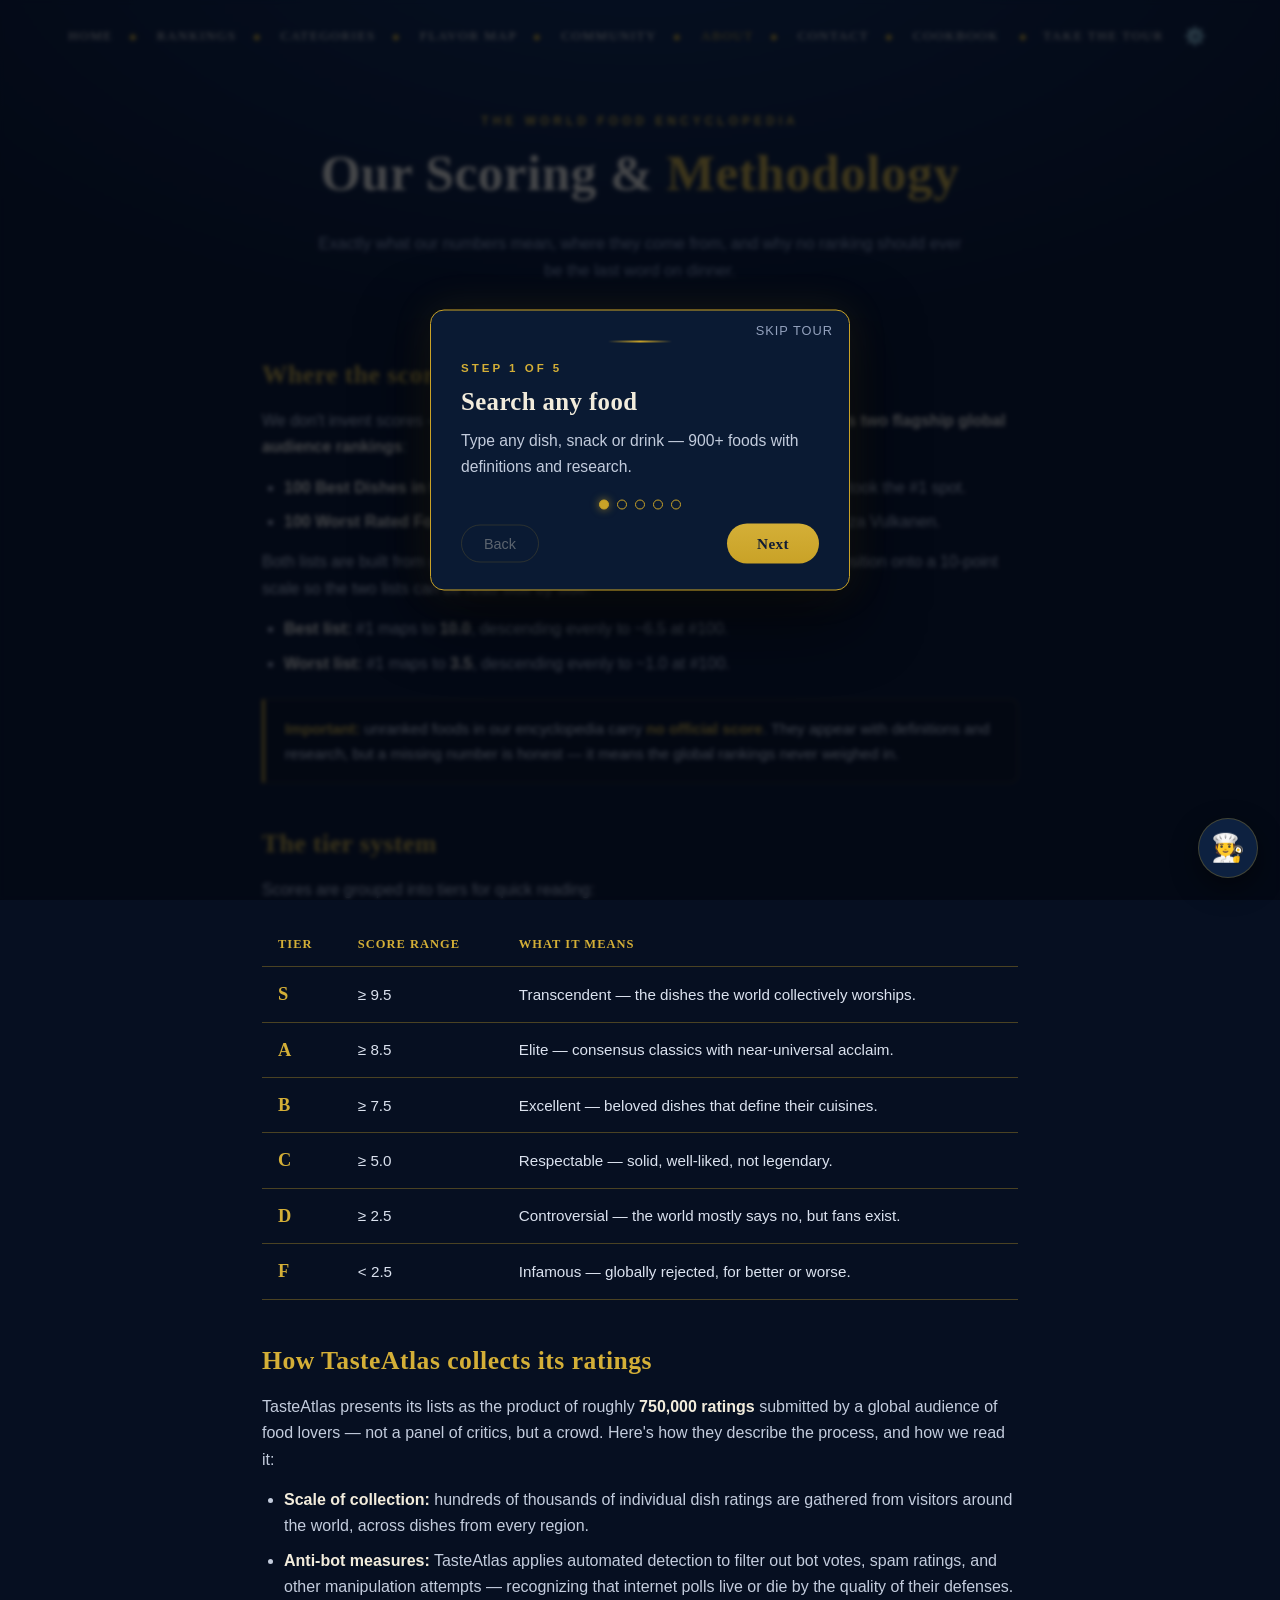
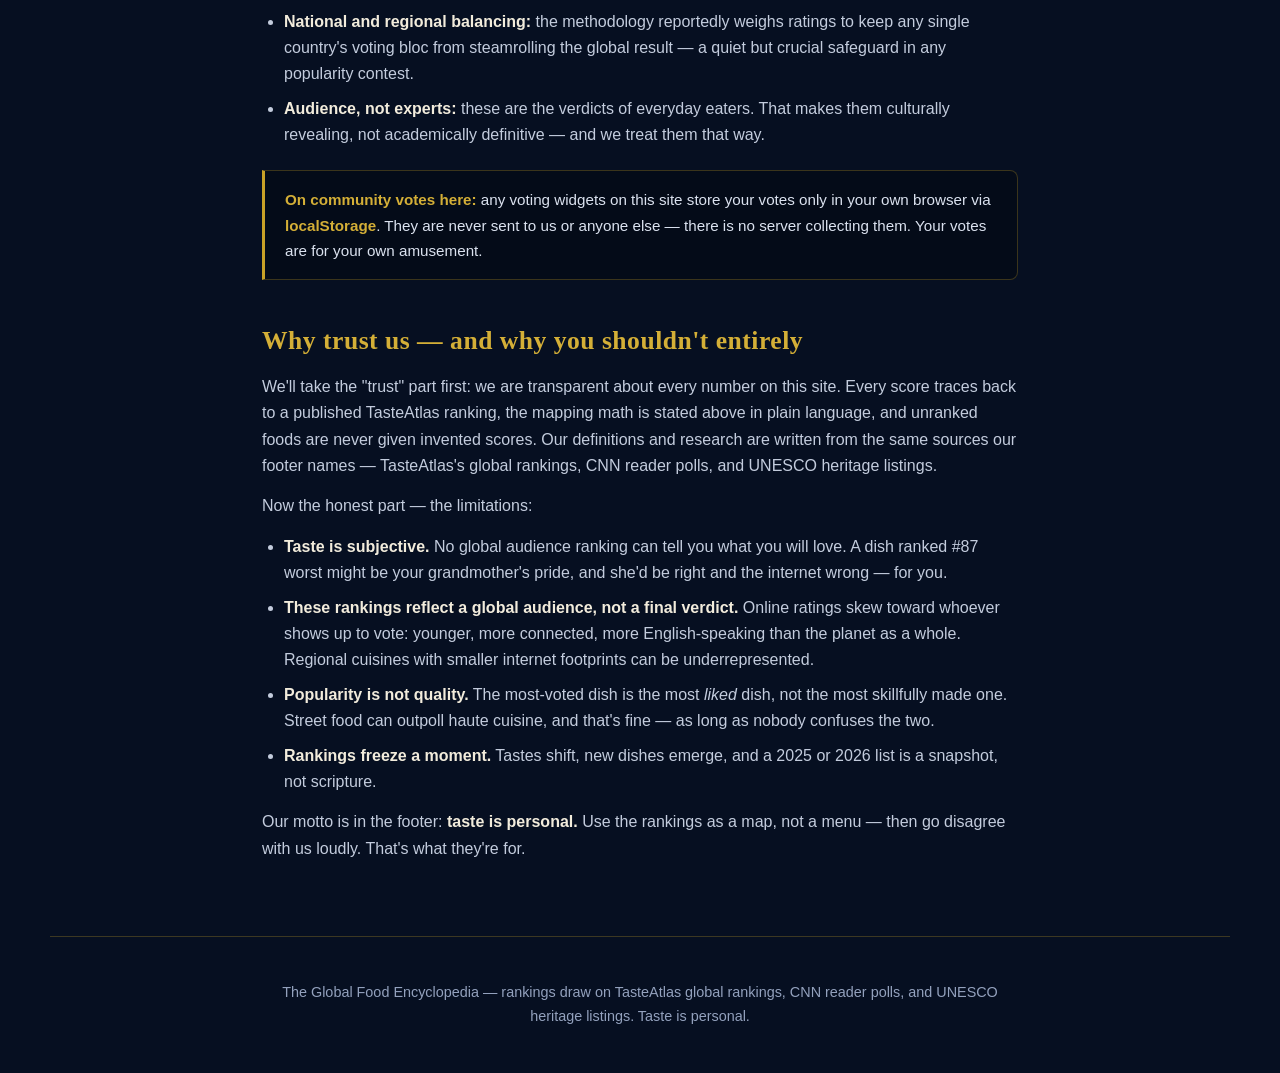
==== commit ec282ab3: "Cursor fix, food zoom modal, recently viewed, community comments, flavor map" ====
--- a/about.html
+++ b/about.html
@@ -19,6 +19,8 @@
   <a href="index.html">Home</a><span class="nav-divider" aria-hidden="true">◆</span>
   <a href="rankings.html">Rankings</a><span class="nav-divider" aria-hidden="true">◆</span>
   <a href="categories.html">Categories</a><span class="nav-divider" aria-hidden="true">◆</span>
+  <a href="map.html">Flavor Map</a><span class="nav-divider" aria-hidden="true">◆</span>
+  <a href="community.html">Community</a><span class="nav-divider" aria-hidden="true">◆</span>
   <a href="about.html" class="current">About</a><span class="nav-divider" aria-hidden="true">◆</span>
   <a href="contact.html">Contact</a><span class="nav-divider" aria-hidden="true">◆</span>
   <a href="cookbook.html">Cookbook</a>
--- a/styles.css
+++ b/styles.css
@@ -617,12 +617,19 @@
 #sage-fab{right:16px;bottom:16px}
 }
 
-/* ================= Cursor glow ================= */
-#cursor-glow{position:fixed;top:0;left:0;width:340px;height:340px;margin:-170px 0 0 -170px;
-border-radius:50%;pointer-events:none;z-index:9990;opacity:0;transition:opacity .45s ease;
-background:radial-gradient(circle,
-color-mix(in srgb,var(--accent,#d4af37) 22%,transparent) 0%,
-color-mix(in srgb,var(--primary,#c9a227) 9%,transparent) 45%,
-transparent 70%)}
-#cursor-glow.on{opacity:1}
-@media (prefers-reduced-motion:reduce){#cursor-glow{display:none}}
+/* ================= Neon cursor ================= */
+#cursor-glow{position:fixed;top:0;left:0;width:38px;height:38px;margin:-19px 0 0 -19px;
+border-radius:50%;pointer-events:none;z-index:9990;opacity:0;transition:opacity .35s ease;
+border:2px solid var(--accent,#d4af37);
+box-shadow:0 0 10px var(--accent,#d4af37),
+0 0 26px color-mix(in srgb,var(--accent,#d4af37) 55%,transparent),
+inset 0 0 8px color-mix(in srgb,var(--accent,#d4af37) 60%,transparent)}
+#cursor-glow.on{opacity:.95}
+#cursor-glow.pulse{animation:cursor-pulse .32s ease}
+@keyframes cursor-pulse{0%{scale:1}40%{scale:1.65}100%{scale:1}}
+#cursor-dot{position:fixed;top:0;left:0;width:6px;height:6px;margin:-3px 0 0 -3px;
+border-radius:50%;pointer-events:none;z-index:9990;opacity:0;transition:opacity .35s ease;
+background:var(--accent,#d4af37);
+box-shadow:0 0 8px var(--accent,#d4af37),0 0 16px var(--accent,#d4af37)}
+#cursor-dot.on{opacity:1}
+@media (prefers-reduced-motion:reduce){#cursor-glow,#cursor-dot{display:none}}
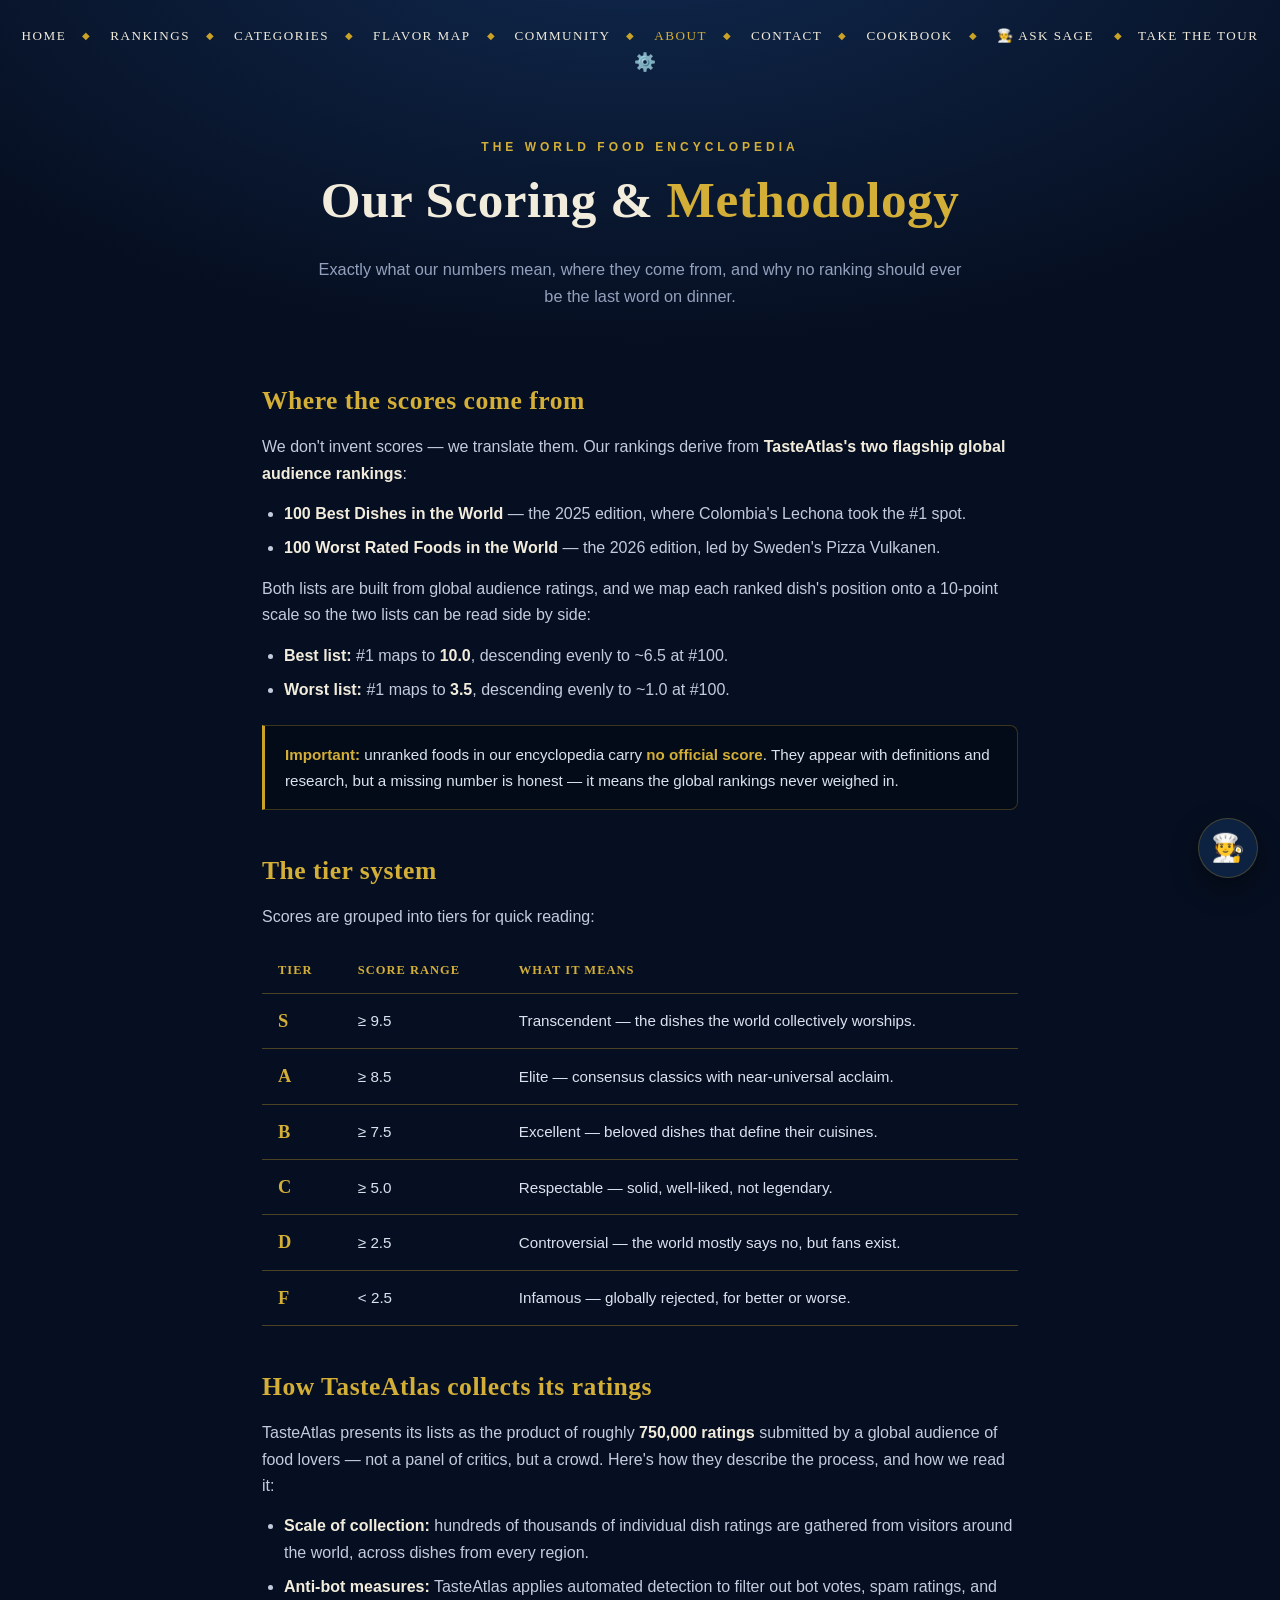
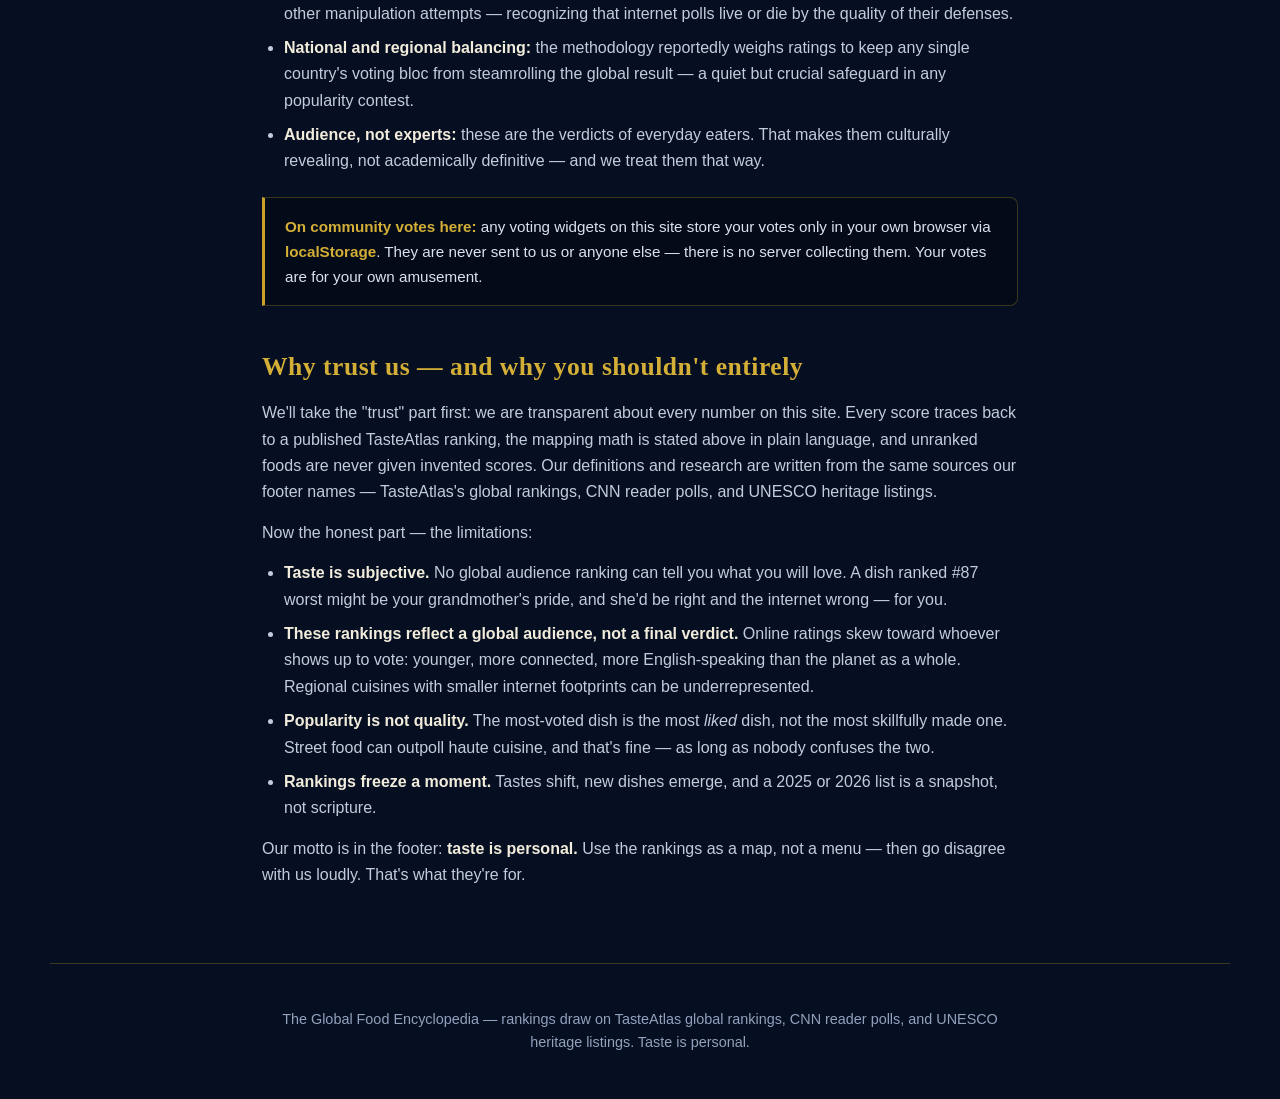
==== commit 90590907: "Map CDN+tile fallbacks; Cusdis anonymous comments scaffold; Sage discoverability (nav link, hero car" ====
--- a/about.html
+++ b/about.html
@@ -23,7 +23,8 @@
   <a href="community.html">Community</a><span class="nav-divider" aria-hidden="true">◆</span>
   <a href="about.html" class="current">About</a><span class="nav-divider" aria-hidden="true">◆</span>
   <a href="contact.html">Contact</a><span class="nav-divider" aria-hidden="true">◆</span>
-  <a href="cookbook.html">Cookbook</a>
+  <a href="cookbook.html">Cookbook</a><span class="nav-divider" aria-hidden="true">◆</span>
+  <a href="#" id="sage-nav-link">🧑‍🍳 Ask Sage</a>
 </nav>
 
 <header class="page-head">
--- a/styles.css
+++ b/styles.css
@@ -616,20 +616,37 @@
 #sage-panel{right:12px;left:12px;bottom:12px;top:12px;width:auto;height:auto;max-height:none}
 #sage-fab{right:16px;bottom:16px}
 }
+/* First-visit nudge: pulsing fab + speech bubble so visitors find Sage. */
+#sage-fab.sage-nudge{animation:sage-nudge-pulse 1.6s ease-in-out infinite;border-color:var(--accent)}
+@keyframes sage-nudge-pulse{0%,100%{box-shadow:0 10px 28px rgba(0,0,0,.45),0 0 0 0 rgba(212,175,55,.55)}50%{box-shadow:0 10px 28px rgba(0,0,0,.45),0 0 0 14px rgba(212,175,55,0)}}
+#sage-tip{position:fixed;right:92px;bottom:34px;z-index:401;max-width:250px;
+background:var(--surface);border:1px solid var(--accent);border-radius:12px;padding:10px 14px;
+color:var(--text);font-size:.85rem;line-height:1.45;cursor:pointer;
+box-shadow:0 12px 30px rgba(0,0,0,.5);animation:sage-tip-in .35s ease}
+#sage-tip strong{color:var(--accent)}
+@keyframes sage-tip-in{from{opacity:0;transform:translateY(8px)}to{opacity:1;transform:none}}
+@media (max-width:520px){#sage-tip{right:86px;bottom:28px;max-width:210px}}
+/* Homepage Sage callout card. */
+.sage-callout{max-width:860px;margin:26px auto 0;padding:18px 22px;display:flex;align-items:center;gap:16px;
+background:var(--surface);border:1px solid var(--card-edge);border-radius:14px;
+box-shadow:0 10px 28px rgba(0,0,0,.35);text-align:left}
+.sage-callout-emoji{font-size:2.4rem;flex:none}
+.sage-callout div{flex:1;color:var(--text-soft);font-size:.95rem;line-height:1.55}
+.sage-callout strong{color:var(--text);font-family:Georgia,serif;font-size:1.05rem}
+.sage-callout button{flex:none;background:var(--primary);color:#1a1405;border:0;border-radius:999px;
+padding:11px 22px;font-size:.92rem;font-weight:700;cursor:pointer;font-family:inherit}
+.sage-callout button:hover{background:var(--accent)}
+@media (max-width:560px){.sage-callout{flex-wrap:wrap}.sage-callout button{width:100%}}
 
 /* ================= Neon cursor ================= */
-#cursor-glow{position:fixed;top:0;left:0;width:38px;height:38px;margin:-19px 0 0 -19px;
-border-radius:50%;pointer-events:none;z-index:9990;opacity:0;transition:opacity .35s ease;
+#cursor-glow{position:fixed;top:0;left:0;width:40px;height:40px;margin:-20px 0 0 -20px;
+pointer-events:none;z-index:9990;opacity:0;transition:opacity .3s ease;will-change:transform}
+#cursor-glow.on{opacity:1}
+#cursor-glow-ring{width:100%;height:100%;border-radius:50%;
 border:2px solid var(--accent,#d4af37);
 box-shadow:0 0 10px var(--accent,#d4af37),
 0 0 26px color-mix(in srgb,var(--accent,#d4af37) 55%,transparent),
 inset 0 0 8px color-mix(in srgb,var(--accent,#d4af37) 60%,transparent)}
-#cursor-glow.on{opacity:.95}
-#cursor-glow.pulse{animation:cursor-pulse .32s ease}
-@keyframes cursor-pulse{0%{scale:1}40%{scale:1.65}100%{scale:1}}
-#cursor-dot{position:fixed;top:0;left:0;width:6px;height:6px;margin:-3px 0 0 -3px;
-border-radius:50%;pointer-events:none;z-index:9990;opacity:0;transition:opacity .35s ease;
-background:var(--accent,#d4af37);
-box-shadow:0 0 8px var(--accent,#d4af37),0 0 16px var(--accent,#d4af37)}
-#cursor-dot.on{opacity:1}
-@media (prefers-reduced-motion:reduce){#cursor-glow,#cursor-dot{display:none}}
+#cursor-glow-ring.pulse{animation:cursor-pulse .35s ease}
+@keyframes cursor-pulse{0%{transform:scale(1)}40%{transform:scale(1.6)}100%{transform:scale(1)}}
+@media (prefers-reduced-motion:reduce){#cursor-glow{display:none}}
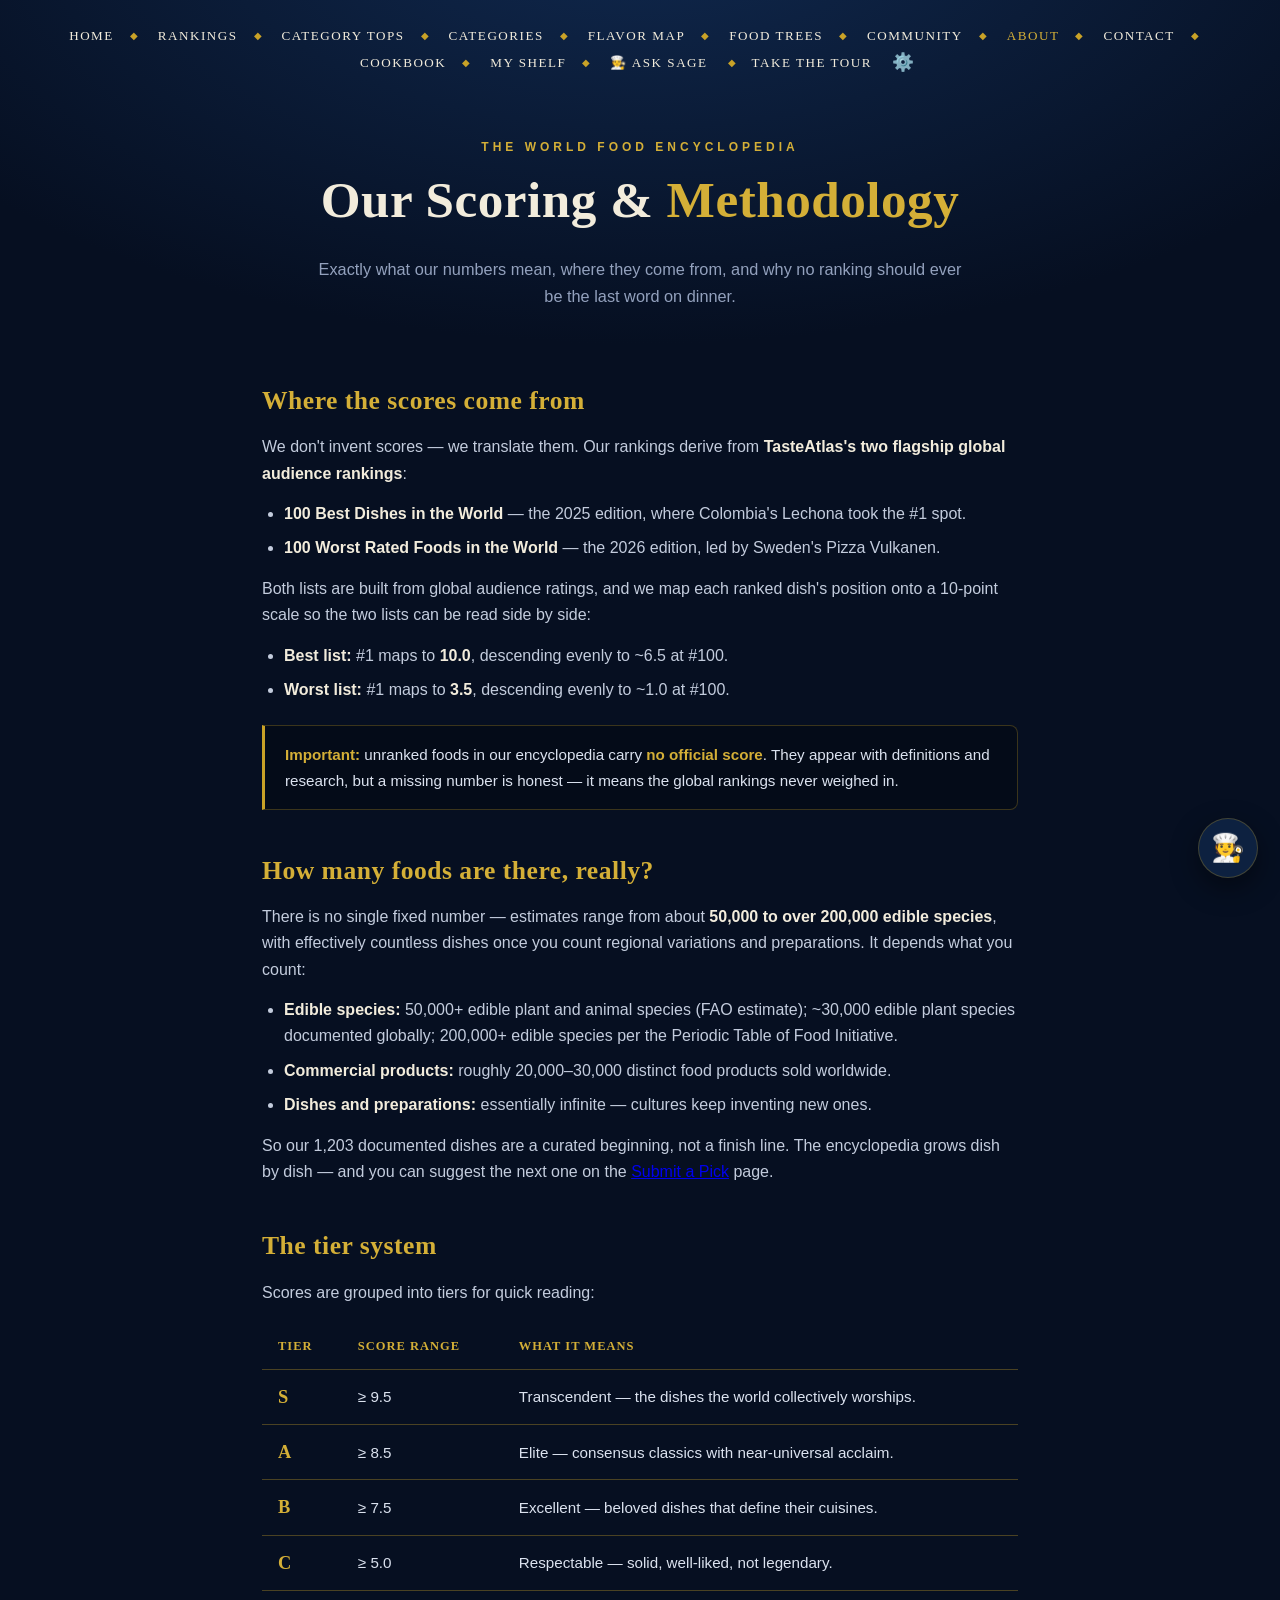
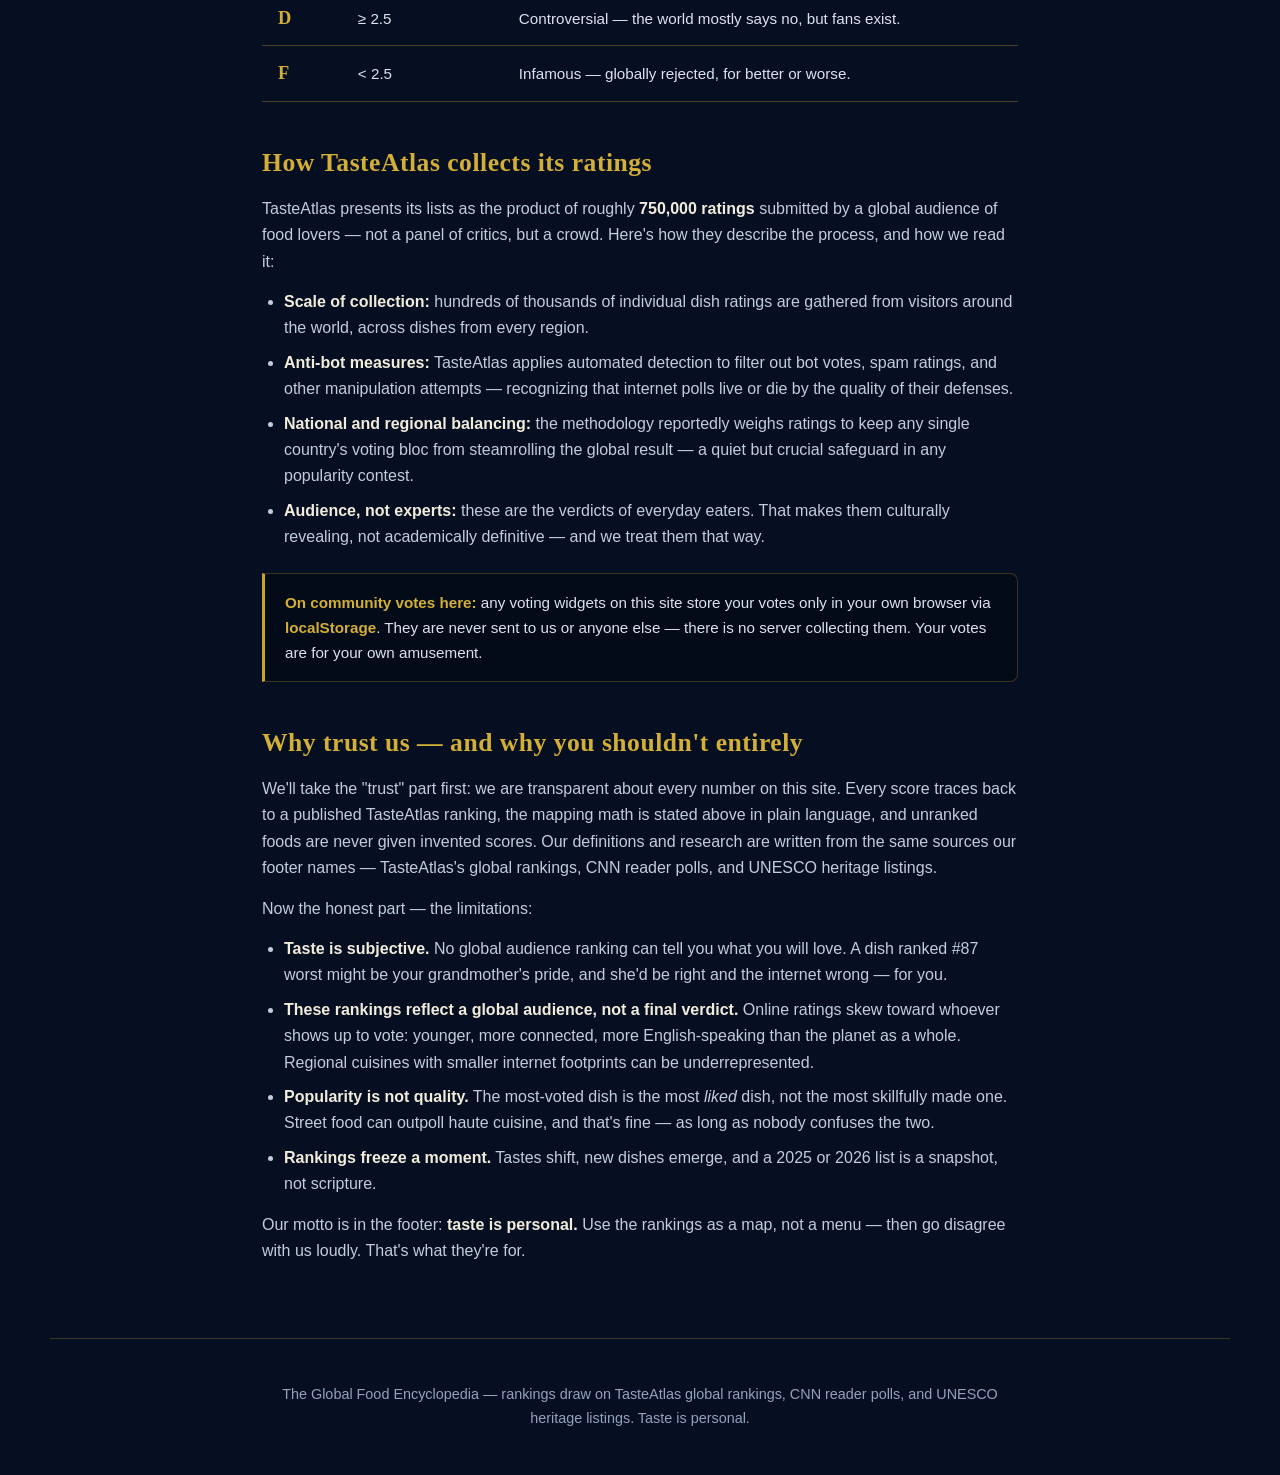
==== commit 300b0992: "Mega-build: food detail pages, taste map, Surprise Me 2.0, My Shelf, country pages, Food DNA, catego" ====
--- a/about.html
+++ b/about.html
@@ -18,12 +18,15 @@
 <nav class="site-nav" aria-label="Site navigation">
   <a href="index.html">Home</a><span class="nav-divider" aria-hidden="true">◆</span>
   <a href="rankings.html">Rankings</a><span class="nav-divider" aria-hidden="true">◆</span>
+  <a href="tops.html">Category Tops</a><span class="nav-divider" aria-hidden="true">◆</span>
   <a href="categories.html">Categories</a><span class="nav-divider" aria-hidden="true">◆</span>
   <a href="map.html">Flavor Map</a><span class="nav-divider" aria-hidden="true">◆</span>
+  <a href="tree.html">Food Trees</a><span class="nav-divider" aria-hidden="true">◆</span>
   <a href="community.html">Community</a><span class="nav-divider" aria-hidden="true">◆</span>
   <a href="about.html" class="current">About</a><span class="nav-divider" aria-hidden="true">◆</span>
   <a href="contact.html">Contact</a><span class="nav-divider" aria-hidden="true">◆</span>
   <a href="cookbook.html">Cookbook</a><span class="nav-divider" aria-hidden="true">◆</span>
+  <a href="shelf.html">My Shelf</a><span class="nav-divider" aria-hidden="true">◆</span>
   <a href="#" id="sage-nav-link">🧑‍🍳 Ask Sage</a>
 </nav>
 
@@ -47,6 +50,15 @@
     <li><strong>Worst list:</strong> #1 maps to <strong>3.5</strong>, descending evenly to ~1.0 at #100.</li>
   </ul>
   <div class="callout"><strong>Important:</strong> unranked foods in our encyclopedia carry <strong>no official score</strong>. They appear with definitions and research, but a missing number is honest — it means the global rankings never weighed in.</div>
+
+  <h2>How many foods are there, really?</h2>
+  <p>There is no single fixed number — estimates range from about <strong>50,000 to over 200,000 edible species</strong>, with effectively countless dishes once you count regional variations and preparations. It depends what you count:</p>
+  <ul>
+    <li><strong>Edible species:</strong> 50,000+ edible plant and animal species (FAO estimate); ~30,000 edible plant species documented globally; 200,000+ edible species per the Periodic Table of Food Initiative.</li>
+    <li><strong>Commercial products:</strong> roughly 20,000–30,000 distinct food products sold worldwide.</li>
+    <li><strong>Dishes and preparations:</strong> essentially infinite — cultures keep inventing new ones.</li>
+  </ul>
+  <p>So our 1,203 documented dishes are a curated beginning, not a finish line. The encyclopedia grows dish by dish — and you can suggest the next one on the <a href="contact.html">Submit a Pick</a> page.</p>
 
   <h2>The tier system</h2>
   <p>Scores are grouped into tiers for quick reading:</p>
@@ -96,5 +108,8 @@
 <script src="data/foods.js"></script>
 <script src="assistant.js"></script>
 <script src="cursor-glow.js"></script>
+<script src="collections.js"></script>
+<script src="food-link.js"></script>
+<script src="delight.js"></script>
 </body>
 </html>
--- a/styles.css
+++ b/styles.css
@@ -166,6 +166,7 @@
 .chip:hover { border-color: var(--primary); color: var(--accent); }
 .chip.active { background: var(--primary); border-color: var(--primary); color: var(--ink-on-primary); font-weight: 700; }
 .grid { display: grid; grid-template-columns: repeat(auto-fill, minmax(310px, 1fr)); gap: 20px; }
+.grid.food-grid { gap: 30px; }
 .card {
   background: var(--surface);
   border: 1px solid var(--card-edge);
@@ -261,13 +262,13 @@
 .site-footer p { max-width: 760px; margin: 0 auto; }
 
 /* ---- Homepage sections ---- */
-.home-section { max-width: 1180px; margin: 0 auto; padding: 44px 22px 8px; }
-.section-head { text-align: center; margin-bottom: 8px; }
-.section-head h2 { font-size: 2rem; color: var(--text); }
-.section-head p { color: var(--muted); font-style: italic; margin-top: 6px; }
+.home-section { max-width: 1180px; margin: 0 auto; padding: 78px 22px 30px; }
+.section-head { text-align: center; margin-bottom: 34px; }
+.section-head h2 { font-size: 2rem; color: var(--text); letter-spacing: 1px; }
+.section-head p { color: var(--muted); font-style: italic; margin-top: 10px; font-size: 1.02rem; }
 .trending-grid {
   display: grid; grid-template-columns: repeat(auto-fit, minmax(330px, 1fr));
-  gap: 28px; margin-top: 22px;
+  gap: 32px; margin-top: 10px;
 }
 .trending-col {
   background: var(--surface); border: 1px solid var(--card-edge);
@@ -297,7 +298,7 @@
   border-bottom: 1px solid var(--rule); padding-bottom: 2px;
 }
 .see-all:hover { color: var(--text); }
-.picks-grid { display: grid; grid-template-columns: repeat(auto-fill, minmax(320px, 1fr)); gap: 20px; margin-top: 24px; }
+.picks-grid { display: grid; grid-template-columns: repeat(auto-fill, minmax(320px, 1fr)); gap: 30px; margin-top: 10px; }
 .pick-card { display: flex; flex-direction: column; }
 .pick-photo {
   height: 190px; object-fit: cover;
@@ -307,7 +308,7 @@
 .pick-emoji-fallback { font-size: 2.8rem; text-align: center; margin: 2px 0 4px; }
 .pick-review { color: var(--text-soft); font-size: 0.93rem; margin-top: 12px; }
 .pick-review .pick-kicker { display: block; color: var(--accent); font-size: 0.78rem; letter-spacing: 2px; text-transform: uppercase; font-weight: 700; margin-bottom: 6px; }
-.reviews-grid { display: grid; grid-template-columns: repeat(auto-fill, minmax(320px, 1fr)); gap: 20px; margin-top: 24px; }
+.reviews-grid { display: grid; grid-template-columns: repeat(auto-fill, minmax(320px, 1fr)); gap: 30px; margin-top: 10px; }
 .review-card .review-title { font-size: 1.25rem; color: var(--text); margin-bottom: 2px; }
 .review-meta { color: var(--muted); font-size: 0.82rem; margin-bottom: 10px; }
 .stars { color: var(--accent); letter-spacing: 2px; font-size: 1.05rem; }
@@ -650,3 +651,145 @@
 #cursor-glow-ring.pulse{animation:cursor-pulse .35s ease}
 @keyframes cursor-pulse{0%{transform:scale(1)}40%{transform:scale(1.6)}100%{transform:scale(1)}}
 @media (prefers-reduced-motion:reduce){#cursor-glow{display:none}}
+
+/* ================= Homepage editorial redesign ================= */
+
+/* ---- Intentional hero: wide-tracked eyebrow, large serif headline, standfirst ---- */
+.hero-editorial { padding: 108px 20px 88px; }
+.hero-editorial .kicker { letter-spacing: 7px; }
+.hero-editorial h1 {
+  font-size: clamp(2.8rem, 7vw, 5rem);
+  letter-spacing: 2px; line-height: 1.3;
+  margin: 24px 0 0;
+}
+.hero-editorial h1::after { display: none; }
+.hero-rule { margin: 32px auto 0; max-width: 520px; }
+.hero-rule span {
+  display: block; height: 5px;
+  border-top: 1px solid var(--primary);
+  border-bottom: 1px solid var(--primary);
+}
+.standfirst {
+  color: var(--muted); max-width: 660px; margin: 28px auto 0;
+  font-size: 1.12rem; line-height: 1.85;
+  font-family: Georgia, "Times New Roman", serif; font-style: italic;
+}
+.hero-cta { margin-top: 40px; }
+.hero-btn { display: inline-block; text-decoration: none; padding: 15px 42px; font-size: 1.05rem; }
+
+/* ---- Featured Dish editorial spread ---- */
+.featured-section { padding-top: 24px; }
+.featured-spread {
+  display: grid; grid-template-columns: 1.05fr 1fr; gap: 56px;
+  align-items: center; max-width: 1080px; margin: 0 auto;
+  background: var(--surface); border: 1px solid var(--card-edge);
+  border-radius: 16px; padding: 44px;
+  box-shadow: 0 16px 44px rgba(0, 0, 0, 0.4);
+}
+.featured-media {
+  position: relative; aspect-ratio: 4/3; border-radius: 12px; overflow: hidden;
+  border: 1px solid var(--card-edge); background: var(--surface-2);
+}
+.featured-media .emoji-tile { position: absolute; inset: 0; font-size: 5rem; }
+.featured-photo { position: absolute; inset: 0; width: 100%; height: 100%; object-fit: cover; }
+.featured-body .kicker { letter-spacing: 5px; }
+.featured-body h2 { font-size: clamp(2rem, 4vw, 3rem); margin: 16px 0 6px; letter-spacing: 1px; }
+.featured-note {
+  font-family: Georgia, "Times New Roman", serif; font-style: italic; font-size: 1.12rem;
+  color: var(--text-quote); line-height: 1.8; margin-top: 22px;
+  border-left: 3px solid var(--primary); padding-left: 18px;
+}
+.featured-research {
+  color: var(--text-soft); font-size: 0.95rem; margin-top: 16px; line-height: 1.7;
+  display: -webkit-box; -webkit-line-clamp: 4; -webkit-box-orient: vertical; overflow: hidden;
+}
+.featured-research strong { color: var(--accent); }
+.featured-cta { margin-top: 28px; }
+.featured-btn { display: inline-block; text-decoration: none; padding: 13px 34px; }
+
+/* ---- Real food cards: photo dominates, emoji is a tiny accent ---- */
+.food-card { padding: 0; display: flex; flex-direction: column; transition: transform 0.18s ease, box-shadow 0.18s ease, border-color 0.18s ease; }
+.food-card:hover {
+  transform: translateY(-4px); border-color: var(--primary);
+  box-shadow: 0 16px 36px rgba(0, 0, 0, 0.45);
+}
+.food-card-media {
+  position: relative; aspect-ratio: 16/10; overflow: hidden;
+  border-bottom: 1px solid var(--card-edge); background: var(--surface-2);
+}
+.emoji-tile {
+  position: absolute; inset: 0; display: flex; align-items: center; justify-content: center;
+  font-size: 4.2rem;
+  background: radial-gradient(120% 120% at 50% 0%, var(--glow) 0%, var(--surface-2) 72%);
+}
+.food-card-photo { position: absolute; inset: 0; width: 100%; height: 100%; object-fit: cover; }
+.food-card-body { padding: 24px 24px 28px; display: flex; flex-direction: column; flex: 1; }
+.food-card-body h3 { margin: 0 0 4px; font-size: 1.45rem; }
+.cat-emoji { font-size: 0.95em; margin-right: 7px; }
+.food-card-def {
+  color: var(--text-dim2); font-size: 0.92rem; margin-top: 14px; line-height: 1.65;
+  display: -webkit-box; -webkit-line-clamp: 2; -webkit-box-orient: vertical; overflow: hidden;
+}
+.pick-card .pick-kicker {
+  display: block; color: var(--accent); font-size: 0.74rem; letter-spacing: 3px;
+  text-transform: uppercase; font-weight: 700; margin-bottom: 10px;
+}
+.pick-card .pick-review { color: var(--text-soft); font-size: 0.93rem; margin-top: 14px; line-height: 1.7; }
+.review-card .review-title { font-size: 1.35rem; margin-bottom: 8px; }
+.review-card .review-meta { margin-bottom: 14px; }
+.review-food-link { color: var(--accent); text-decoration: none; border-bottom: 1px solid var(--rule); }
+.review-food-link:hover { color: var(--text); }
+
+/* ---- Search lives in its own band below the hero now ---- */
+.search-section .search-hero { margin-top: 8px; }
+.search-section .chip-group { margin-bottom: 18px; }
+
+/* ---- Sage callout keeps its place, with more air ---- */
+.sage-callout { margin-top: 40px; }
+
+@media (max-width: 900px) {
+  .featured-spread { grid-template-columns: 1fr; gap: 34px; padding: 30px; }
+}
+@media (max-width: 640px) {
+  .hero-editorial { padding: 76px 16px 64px; }
+  .hero-editorial h1 { letter-spacing: 1px; }
+  .home-section { padding: 58px 18px 22px; }
+  .featured-spread { padding: 24px; gap: 28px; }
+  .food-card-body { padding: 20px 20px 24px; }
+}
+
+/* ---- shared shelf toggle buttons (also used outside shelf.html) ---- */
+.shelf-tbtns { display: inline-flex; gap: 6px; }
+.shelf-tbtn {
+  width: 34px; height: 34px; border-radius: 50%; cursor: pointer;
+  background: transparent; border: 1px solid var(--card-edge, rgba(201,162,39,.35));
+  color: var(--muted); font-size: 1rem; line-height: 1; padding: 0;
+  display: inline-flex; align-items: center; justify-content: center;
+  transition: color .18s, border-color .18s, background .18s, transform .12s;
+  font-family: inherit;
+}
+.shelf-tbtn:hover { border-color: var(--accent); color: var(--accent); transform: scale(1.08); }
+.shelf-tbtn.is-active {
+  color: var(--accent); border-color: var(--accent);
+  background: rgba(201,162,39,.12); box-shadow: 0 0 10px rgba(201,162,39,.25);
+}
+.shelf-tbtn.is-active:hover { transform: scale(1.08); }
+.shelf-tbtn:focus-visible { outline: 2px solid var(--accent); outline-offset: 2px; }
+
+/* ---- map popup country link ---- */
+.fm-country-link { color: inherit; text-decoration: none; border-bottom: 1px dotted var(--accent); }
+.fm-country-link:hover { color: var(--accent); }
+
+/* ---- delight: reveal on scroll ---- */
+.dl-reveal { opacity: 0; transform: translateY(18px); transition: opacity .6s ease, transform .6s ease; }
+.dl-revealed { opacity: 1; transform: none; }
+@media (prefers-reduced-motion: reduce) {
+  .dl-reveal { opacity: 1; transform: none; transition: none; }
+}
+/* delight: confetti */
+.dl-confetti { position: fixed; width: 7px; height: 10px; z-index: 9999; pointer-events: none; border-radius: 2px; }
+/* delight: card hover lift */
+.food-card, .region-card, .cat-card, .pick-card, .review-card { transition: transform .25s ease, box-shadow .25s ease; }
+.food-card:hover, .region-card:hover, .cat-card:hover, .pick-card:hover, .review-card:hover {
+  transform: translateY(-4px); box-shadow: 0 14px 34px rgba(0,0,0,.35);
+}
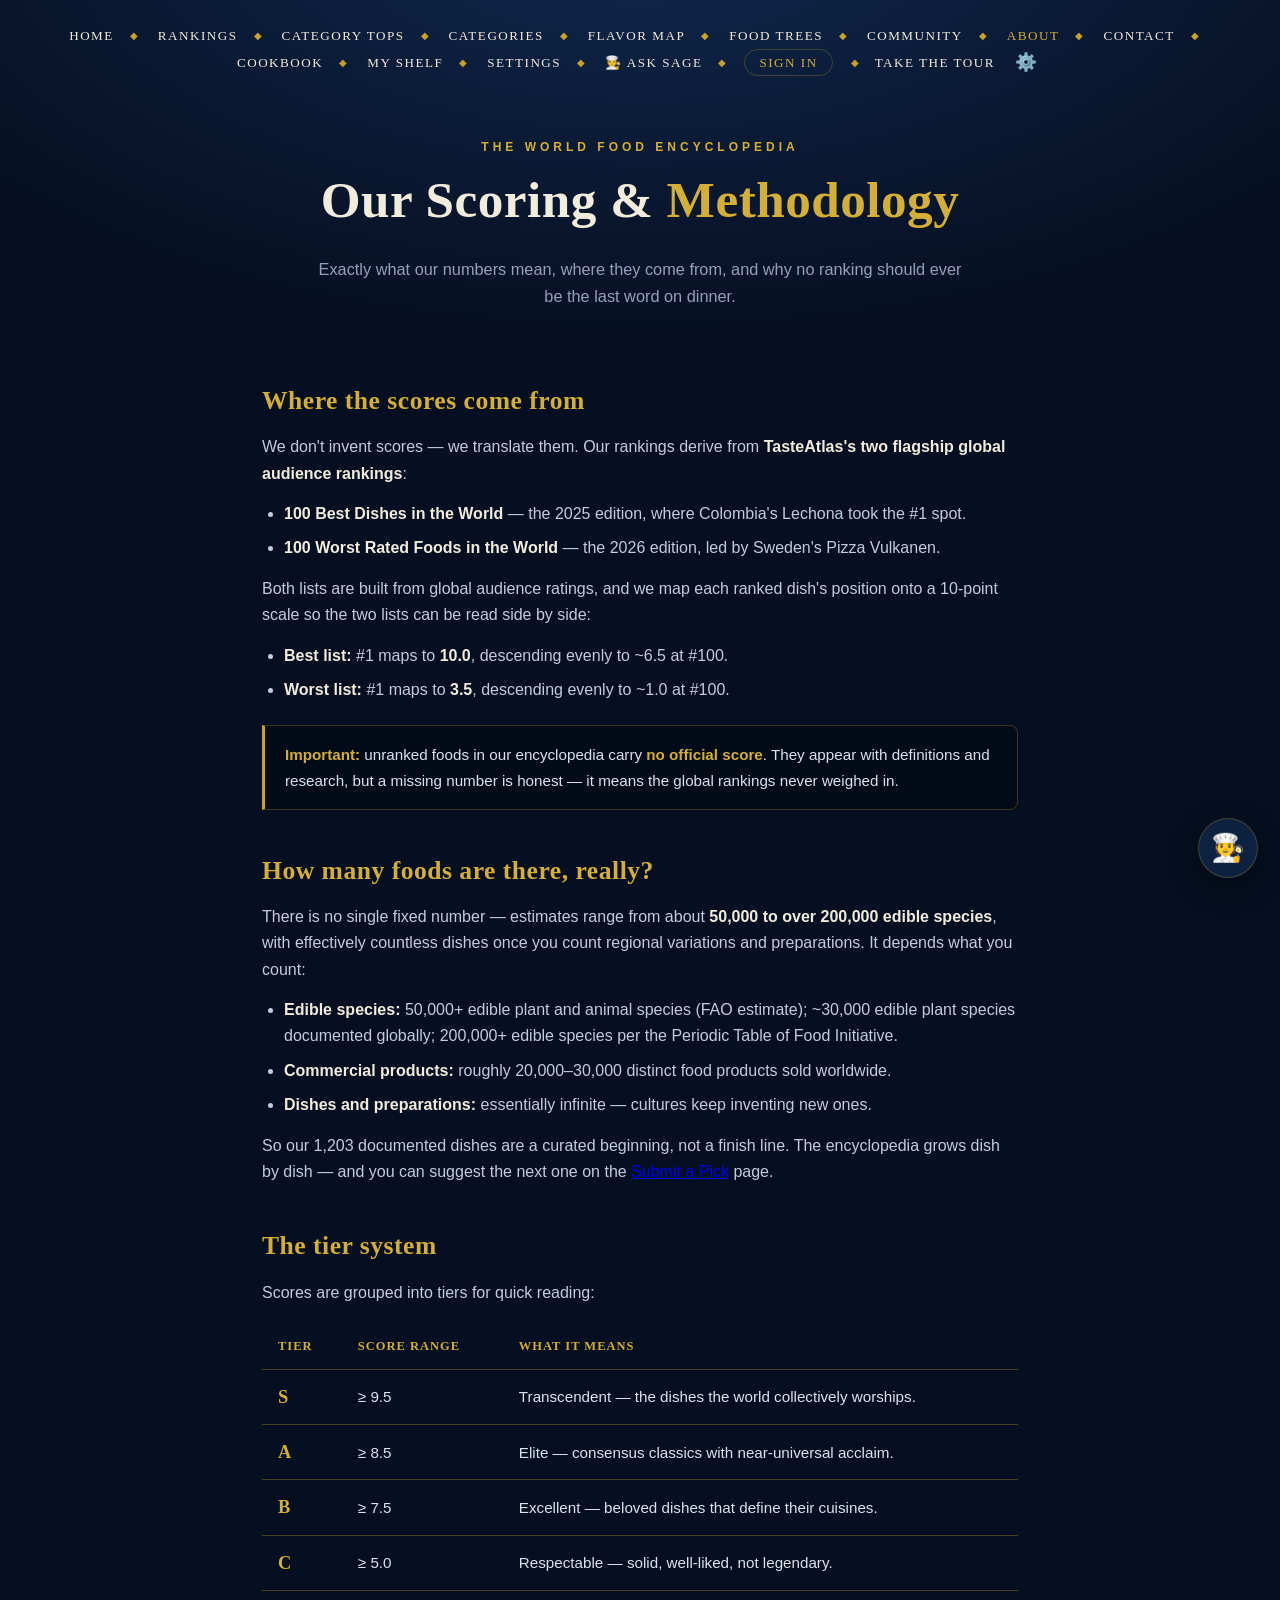
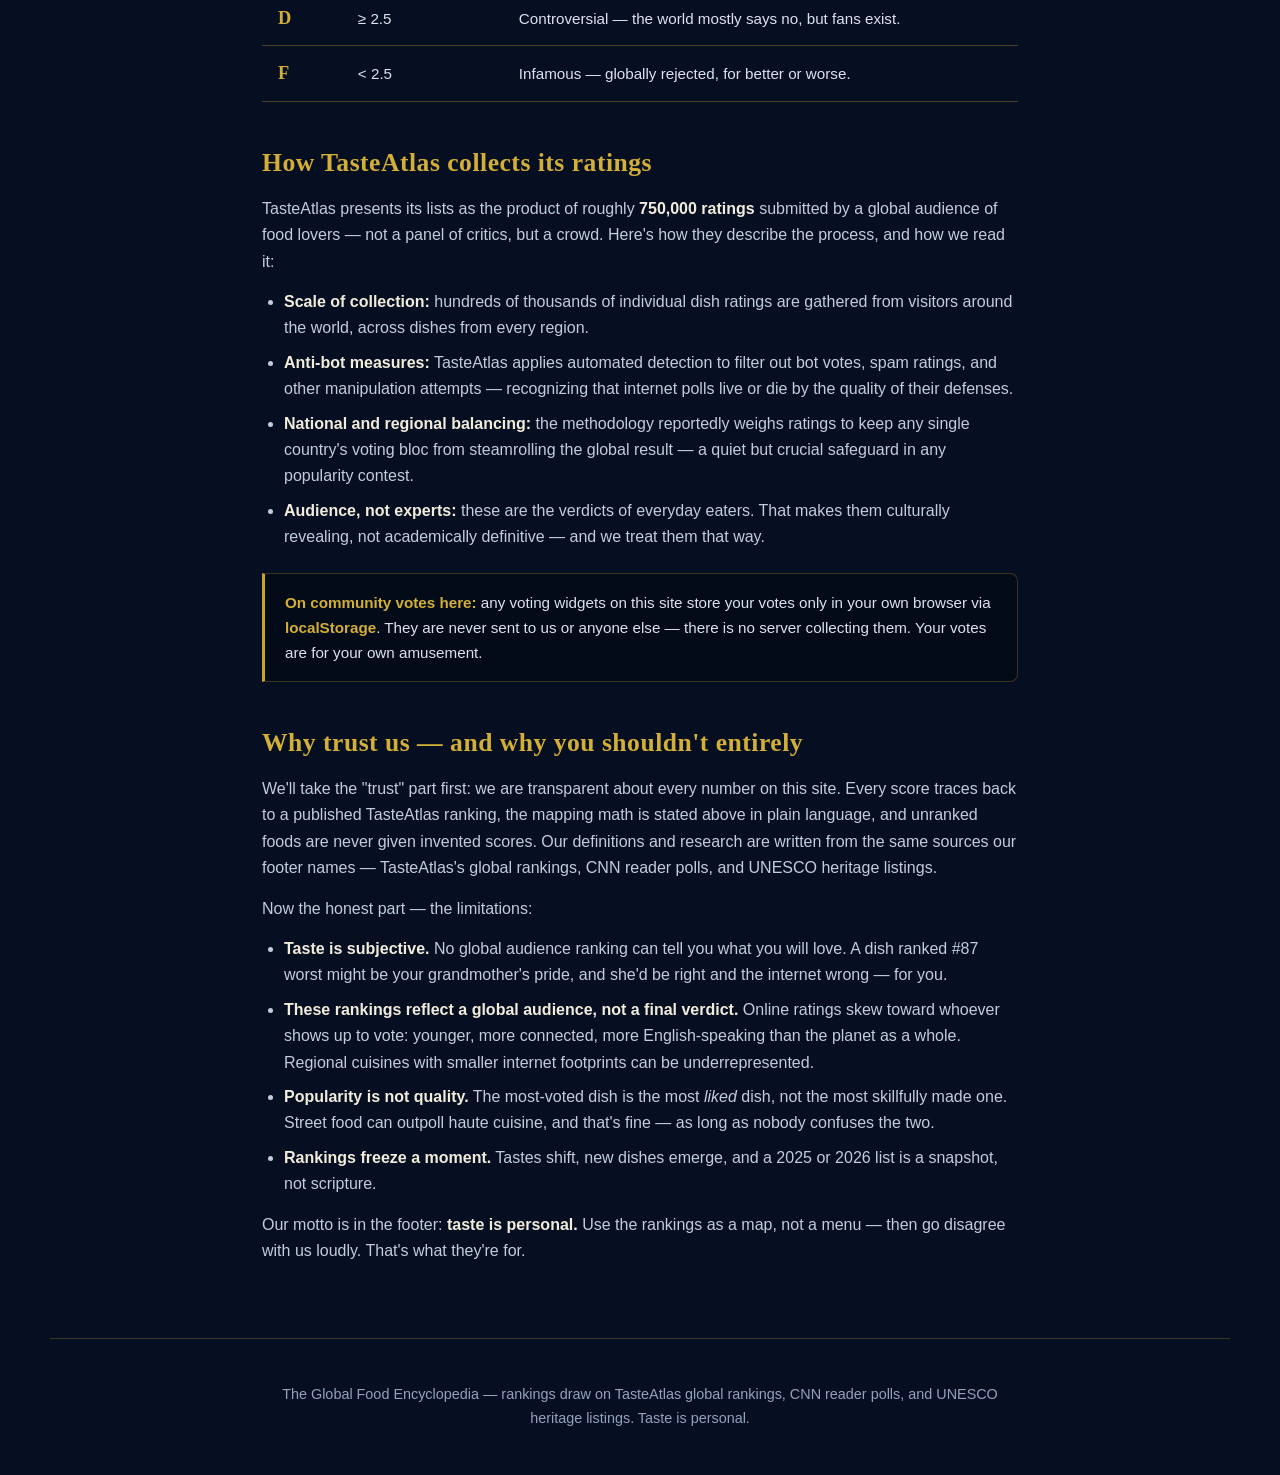
==== commit ca0c9b67: "Add about.html" ====
--- a/about.html
+++ b/about.html
@@ -27,7 +27,9 @@
   <a href="contact.html">Contact</a><span class="nav-divider" aria-hidden="true">◆</span>
   <a href="cookbook.html">Cookbook</a><span class="nav-divider" aria-hidden="true">◆</span>
   <a href="shelf.html">My Shelf</a><span class="nav-divider" aria-hidden="true">◆</span>
-  <a href="#" id="sage-nav-link">🧑‍🍳 Ask Sage</a>
+  <a href="settings.html">Settings</a><span class="nav-divider" aria-hidden="true">◆</span>
+  <a href="#" id="sage-nav-link">🧑‍🍳 Ask Sage</a><span class="nav-divider" aria-hidden="true">◆</span>
+  <a href="settings.html" class="account-chip">Sign in</a>
 </nav>
 
 <header class="page-head">
@@ -111,5 +113,7 @@
 <script src="collections.js"></script>
 <script src="food-link.js"></script>
 <script src="delight.js"></script>
+<script src="firebase-config.js"></script>
+<script src="auth.js"></script>
 </body>
 </html>
--- a/styles.css
+++ b/styles.css
@@ -793,3 +793,19 @@
 .food-card:hover, .region-card:hover, .cat-card:hover, .pick-card:hover, .review-card:hover {
   transform: translateY(-4px); box-shadow: 0 14px 34px rgba(0,0,0,.35);
 }
+
+/* account chip in the site nav (wired by auth.js) */
+.account-chip {
+  border: 1px solid var(--card-edge); border-radius: 999px;
+  padding: 5px 14px !important; white-space: nowrap;
+  color: var(--accent) !important;
+}
+.account-chip:hover { background: rgba(201,162,39,.12); }
+.account-chip.is-signed-in { display: inline-flex; align-items: center; gap: 8px; }
+.account-initial {
+  display: inline-flex; align-items: center; justify-content: center;
+  width: 22px; height: 22px; border-radius: 50%;
+  background: var(--primary); color: #0a1628;
+  font-size: .72rem; font-weight: 700; letter-spacing: 0;
+}
+.account-signout { font-size: .78rem; }
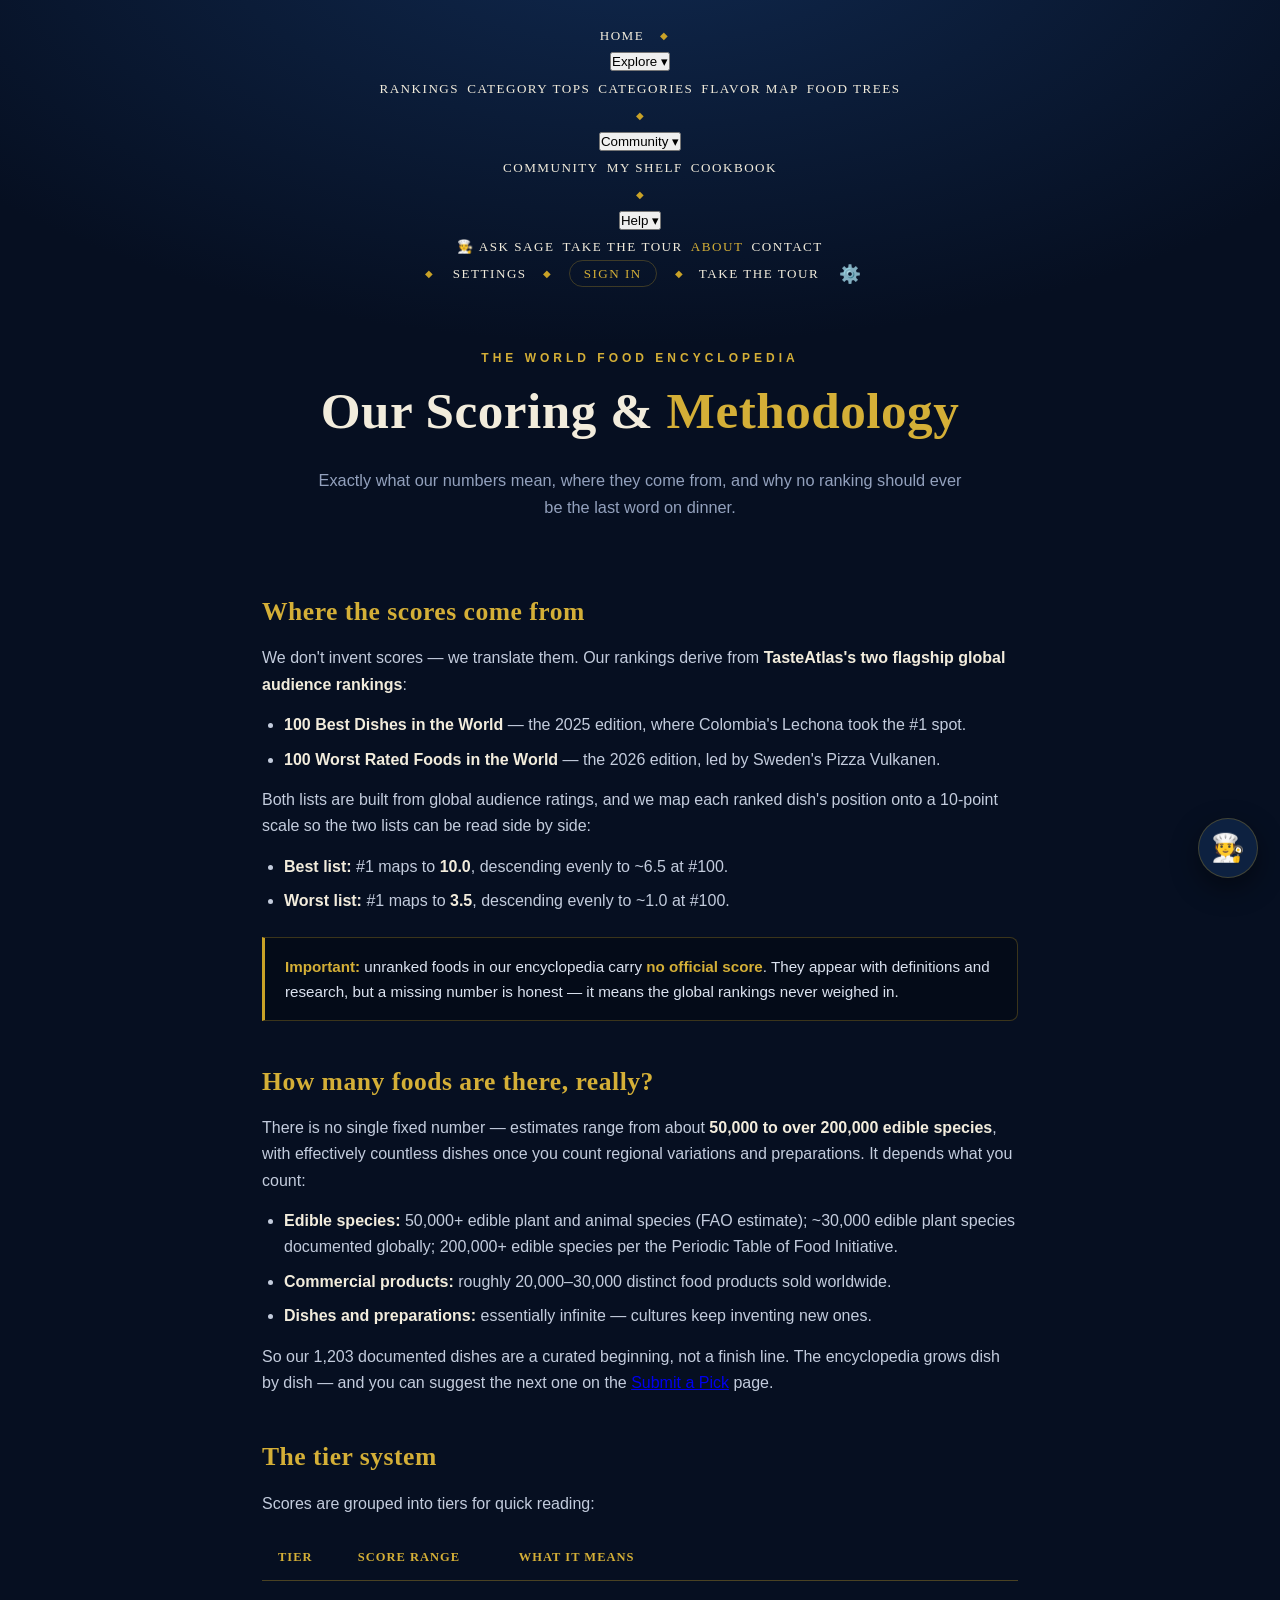
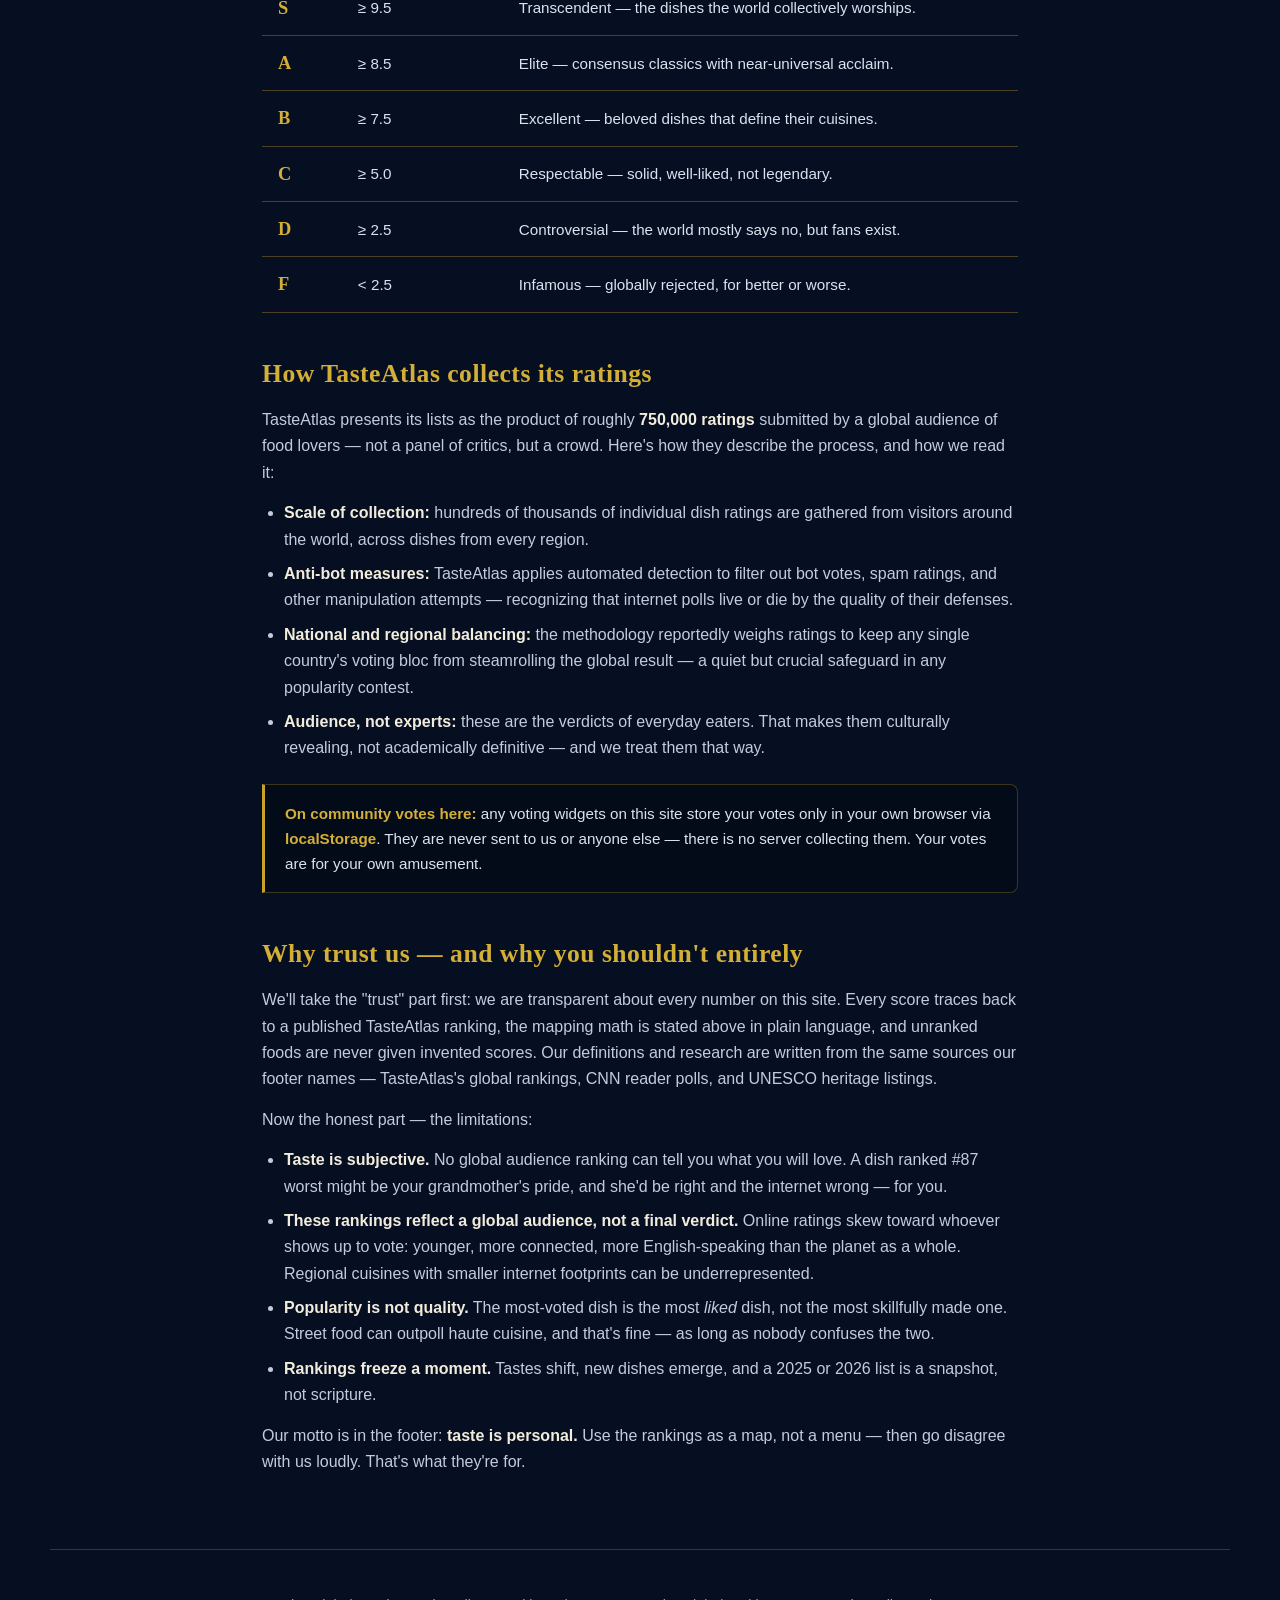
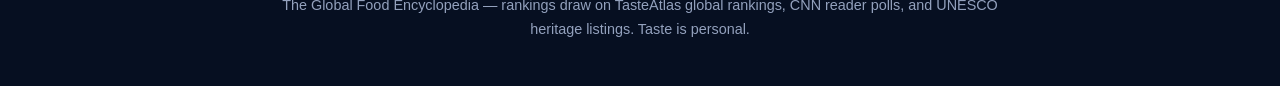
==== commit b63b58d9: "Add about.html" ====
--- a/about.html
+++ b/about.html
@@ -17,18 +17,34 @@
 
 <nav class="site-nav" aria-label="Site navigation">
   <a href="index.html">Home</a><span class="nav-divider" aria-hidden="true">◆</span>
-  <a href="rankings.html">Rankings</a><span class="nav-divider" aria-hidden="true">◆</span>
-  <a href="tops.html">Category Tops</a><span class="nav-divider" aria-hidden="true">◆</span>
-  <a href="categories.html">Categories</a><span class="nav-divider" aria-hidden="true">◆</span>
-  <a href="map.html">Flavor Map</a><span class="nav-divider" aria-hidden="true">◆</span>
-  <a href="tree.html">Food Trees</a><span class="nav-divider" aria-hidden="true">◆</span>
-  <a href="community.html">Community</a><span class="nav-divider" aria-hidden="true">◆</span>
-  <a href="about.html" class="current">About</a><span class="nav-divider" aria-hidden="true">◆</span>
-  <a href="contact.html">Contact</a><span class="nav-divider" aria-hidden="true">◆</span>
-  <a href="cookbook.html">Cookbook</a><span class="nav-divider" aria-hidden="true">◆</span>
-  <a href="shelf.html">My Shelf</a><span class="nav-divider" aria-hidden="true">◆</span>
+  <div class="nav-group">
+    <button type="button" class="nav-group-btn" aria-haspopup="true" aria-expanded="false">Explore <span class="nav-caret" aria-hidden="true">▾</span></button>
+    <div class="nav-menu" role="menu" aria-label="Explore">
+      <a href="rankings.html" role="menuitem">Rankings</a>
+      <a href="tops.html" role="menuitem">Category Tops</a>
+      <a href="categories.html" role="menuitem">Categories</a>
+      <a href="map.html" role="menuitem">Flavor Map</a>
+      <a href="tree.html" role="menuitem">Food Trees</a>
+    </div>
+  </div><span class="nav-divider" aria-hidden="true">◆</span>
+  <div class="nav-group">
+    <button type="button" class="nav-group-btn" aria-haspopup="true" aria-expanded="false">Community <span class="nav-caret" aria-hidden="true">▾</span></button>
+    <div class="nav-menu" role="menu" aria-label="Community">
+      <a href="community.html" role="menuitem">Community</a>
+      <a href="shelf.html" role="menuitem">My Shelf</a>
+      <a href="cookbook.html" role="menuitem">Cookbook</a>
+    </div>
+  </div><span class="nav-divider" aria-hidden="true">◆</span>
+  <div class="nav-group">
+    <button type="button" class="nav-group-btn current" aria-haspopup="true" aria-expanded="false">Help <span class="nav-caret" aria-hidden="true">▾</span></button>
+    <div class="nav-menu" role="menu" aria-label="Help">
+      <a href="#" id="sage-nav-link" role="menuitem">🧑‍🍳 Ask Sage</a>
+      <a href="#" id="tour-nav-link" role="menuitem">Take the Tour</a>
+      <a href="about.html" role="menuitem" class="current">About</a>
+      <a href="contact.html" role="menuitem">Contact</a>
+    </div>
+  </div><span class="nav-divider" aria-hidden="true">◆</span>
   <a href="settings.html">Settings</a><span class="nav-divider" aria-hidden="true">◆</span>
-  <a href="#" id="sage-nav-link">🧑‍🍳 Ask Sage</a><span class="nav-divider" aria-hidden="true">◆</span>
   <a href="settings.html" class="account-chip">Sign in</a>
 </nav>
 
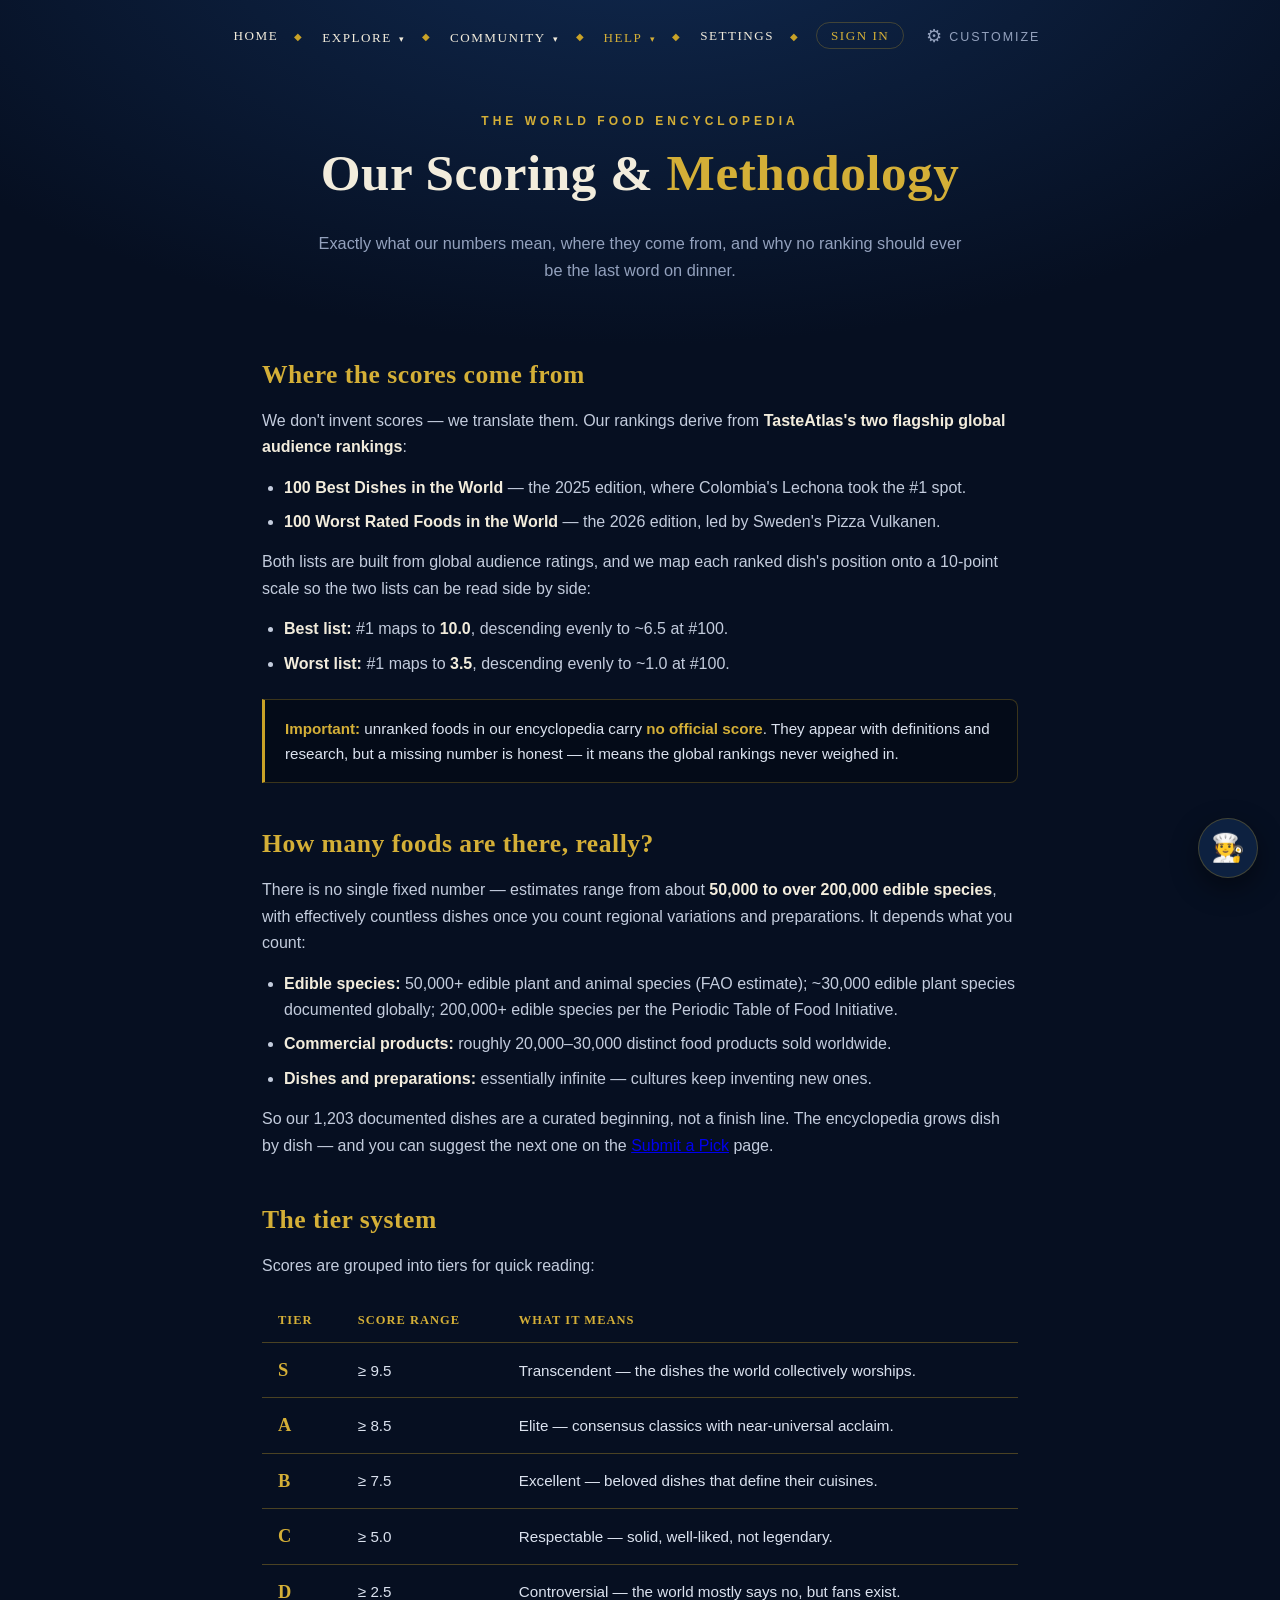
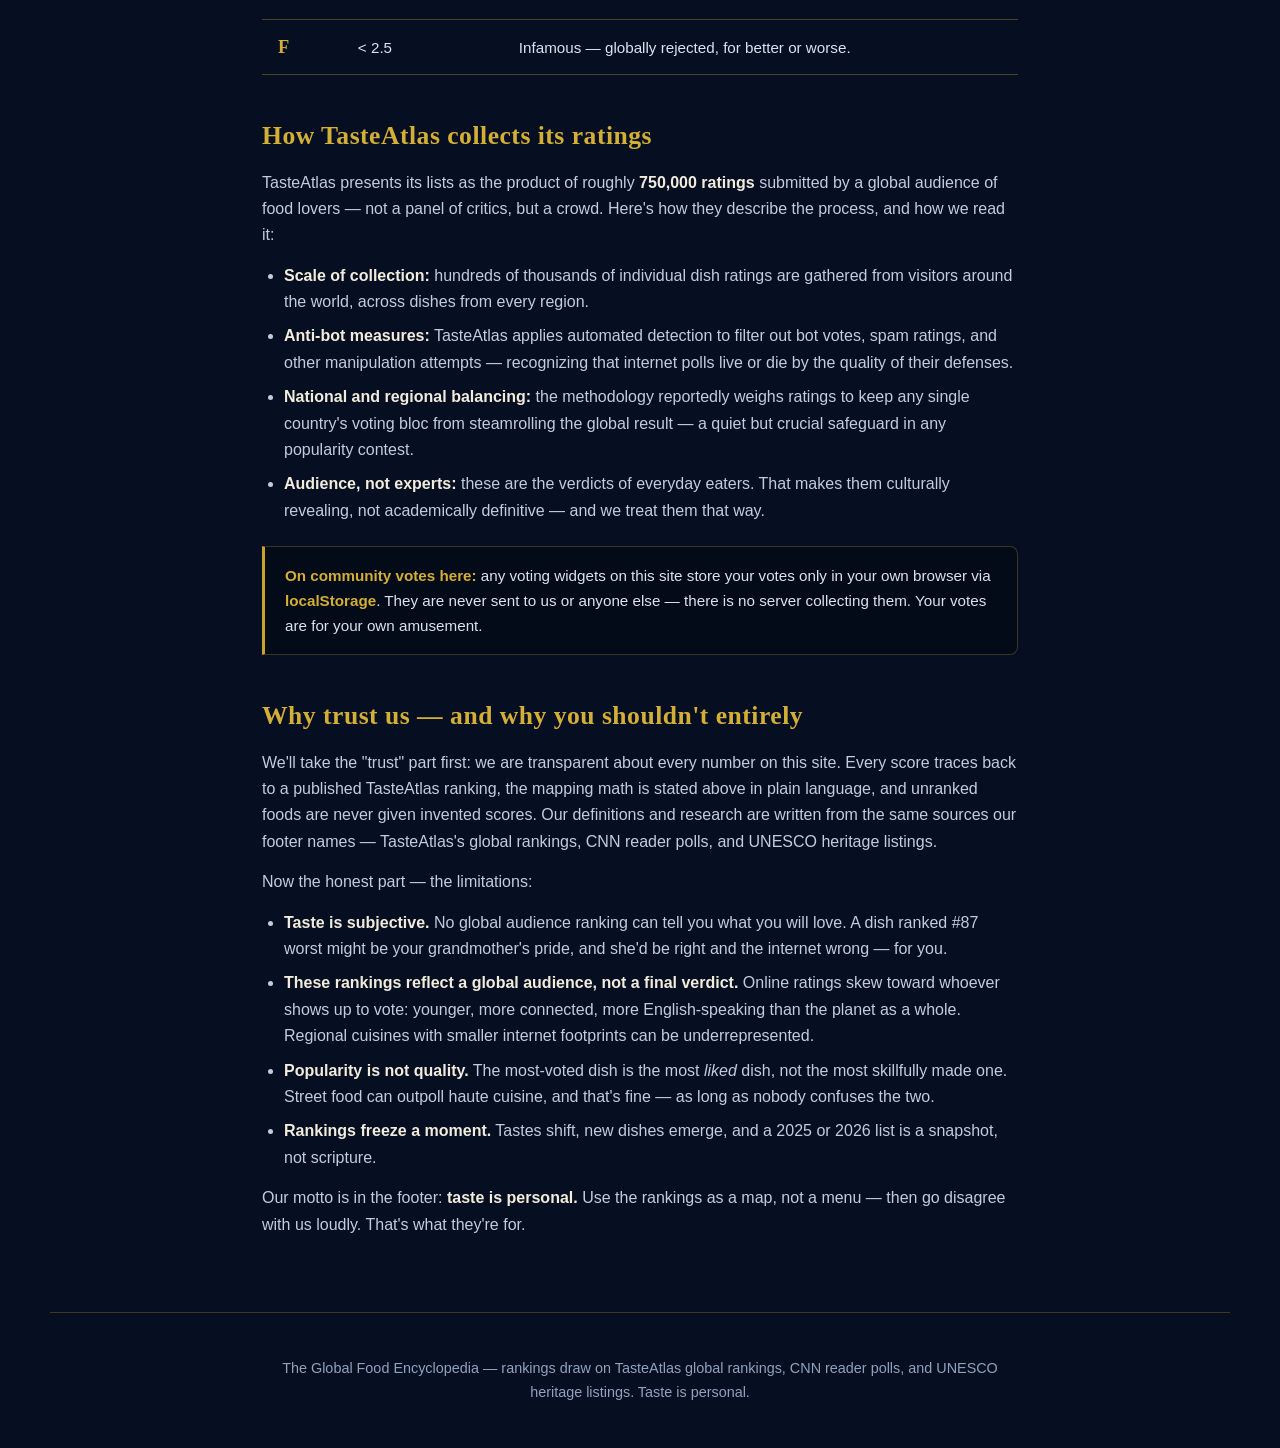
==== commit 9e91c4cb: "Add about.html" ====
--- a/about.html
+++ b/about.html
@@ -8,7 +8,7 @@
 <meta property="og:type" content="article">
 <meta property="og:title" content="Our Scoring &amp; Methodology — The Global Food Encyclopedia">
 <meta property="og:description" content="Scores derive from TasteAtlas's global audience rankings, mapped to a 10-point scale. Taste is personal — here's exactly what our numbers mean, and what they don't.">
-<meta property="og:url" content="https://globalfoodencyclopedia.example/about.html">
+<meta property="og:url" content="https://isukiro.github.io/food-rankings/about.html">
 <meta property="og:site_name" content="The Global Food Encyclopedia">
 <link rel="stylesheet" href="styles.css">
 
--- a/styles.css
+++ b/styles.css
@@ -106,10 +106,10 @@
   padding: 0 28px; white-space: nowrap; transition: transform 0.15s, box-shadow 0.15s;
 }
 .gold-btn:hover { transform: translateY(-1px); box-shadow: 0 6px 18px color-mix(in srgb, var(--primary) 35%, transparent); }
-.chip-group { max-width: 900px; margin: 0 auto 14px; }
+.chip-group { max-width: 900px; margin: 0 auto 30px; }
 .chip-label {
-  display: block; text-align: center; font-size: 0.72rem; letter-spacing: 3px;
-  text-transform: uppercase; color: var(--muted); margin-bottom: 8px;
+  display: block; text-align: center; font-size: 0.78rem; letter-spacing: 4px;
+  text-transform: uppercase; color: var(--accent); font-weight: 700; margin-bottom: 13px;
 }
 .result-count {
   text-align: center; color: var(--accent); font-family: Georgia, serif;
@@ -159,7 +159,7 @@
 }
 .chip {
   cursor: pointer; font-family: inherit; font-size: 0.85rem; letter-spacing: 0.4px;
-  padding: 7px 16px; border-radius: 999px;
+  padding: 10px 18px; border-radius: 999px;
   border: 1px solid var(--card-edge); background: transparent; color: var(--muted);
   transition: all 0.18s;
 }
@@ -742,7 +742,7 @@
 
 /* ---- Search lives in its own band below the hero now ---- */
 .search-section .search-hero { margin-top: 8px; }
-.search-section .chip-group { margin-bottom: 18px; }
+.search-section .chip-group { margin-bottom: 30px; }
 
 /* ---- Sage callout keeps its place, with more air ---- */
 .sage-callout { margin-top: 40px; }
@@ -809,3 +809,238 @@
   font-size: .72rem; font-weight: 700; letter-spacing: 0;
 }
 .account-signout { font-size: .78rem; }
+
+/* ---------- grouped nav dropdowns ---------- */
+.nav-group { position: relative; display: inline-block; vertical-align: middle; }
+.nav-group-btn {
+  background: none; border: 0; padding: 4px 2px; margin: 0; cursor: pointer;
+  font-family: Georgia, "Times New Roman", serif; font-size: 0.82rem;
+  letter-spacing: 1.5px; text-transform: uppercase; color: var(--text);
+}
+.site-nav .nav-group-btn:hover, .site-nav .nav-group-btn.current { color: var(--accent); }
+.nav-caret { font-size: 0.65em; margin-left: 3px; }
+.nav-menu {
+  display: none; position: absolute; top: calc(100% + 10px); left: 50%;
+  transform: translateX(-50%); min-width: 210px; z-index: 500;
+  background: var(--surface, #0d2140);
+  border: 1px solid rgba(201, 162, 39, 0.32); border-radius: 12px;
+  box-shadow: 0 18px 44px rgba(0, 0, 0, 0.55); padding: 8px; text-align: left;
+}
+.nav-group:hover .nav-menu, .nav-group:focus-within .nav-menu { display: block; }
+.nav-menu a {
+  display: block; padding: 10px 14px; border-radius: 8px; white-space: nowrap;
+}
+.nav-menu a:hover { background: rgba(201, 162, 39, 0.12); }
+.nav-menu a.current { color: var(--accent); }
+@media (max-width: 760px) {
+  .nav-group-btn { font-size: 0.72rem; letter-spacing: 1px; }
+  .nav-menu { min-width: 180px; }
+}
+
+
+/* ---- Flavor line on food cards: tiny label + tag pills linking to the map ---- */
+.flavor-line {
+  display: flex; flex-wrap: wrap; gap: 6px; align-items: center;
+  margin-top: 10px; text-decoration: none;
+}
+.flavor-label {
+  font-size: 0.68rem; letter-spacing: 2.5px; text-transform: uppercase;
+  color: var(--muted); margin-right: 2px;
+}
+.flavor-pill {
+  font-size: 0.7rem; letter-spacing: 1.2px; text-transform: uppercase;
+  color: var(--accent); border: 1px solid var(--card-edge); border-radius: 999px;
+  padding: 3px 11px; background: rgba(201, 162, 39, 0.06); white-space: nowrap;
+}
+a.flavor-line:hover .flavor-pill { border-color: var(--accent); }
+
+/* ---- Food of the Day: compact teaser that expands into a big showcase ---- */
+.fotd-teaser {
+  display: flex; gap: 22px; align-items: center; max-width: 660px; margin: 0 auto;
+  padding: 22px 26px; cursor: pointer; text-align: left;
+  background: var(--surface); border: 1px solid var(--card-edge); border-radius: 18px;
+  box-shadow: 0 0 0 1px rgba(201, 162, 39, 0.35), 0 14px 40px rgba(0, 0, 0, 0.45);
+  transition: transform 0.18s ease, box-shadow 0.18s ease;
+}
+.fotd-teaser:hover {
+  transform: translateY(-2px);
+  box-shadow: 0 0 0 1px var(--accent), 0 18px 48px rgba(0, 0, 0, 0.5);
+}
+.fotd-teaser:focus-visible { outline: 2px solid var(--accent); outline-offset: 3px; }
+.fotd-teaser-media { position: relative; width: 96px; height: 96px; flex: none; }
+.fotd-teaser-media .emoji-tile { border-radius: 14px; font-size: 2.6rem; }
+.fotd-teaser-photo {
+  position: absolute; inset: 0; width: 100%; height: 100%;
+  object-fit: cover; border-radius: 14px;
+}
+.fotd-teaser-body .kicker { margin-bottom: 2px; }
+.fotd-teaser-body h3 { margin: 6px 0 4px; font-size: 1.5rem; }
+.fotd-reveal-hint {
+  margin: 10px 0 0; color: var(--accent); font-size: 0.82rem;
+  letter-spacing: 2.5px; text-transform: uppercase; font-weight: 700;
+}
+.fotd-teaser .fotd-comeback { margin-top: 8px; }
+.fotd-showcase {
+  position: relative; max-width: 880px; margin: 0 auto; overflow: hidden;
+  background: var(--surface); border: 1px solid var(--card-edge); border-radius: 20px;
+  box-shadow: 0 0 0 1px rgba(201, 162, 39, 0.4), 0 24px 70px rgba(0, 0, 0, 0.55);
+  animation: fotd-rise 0.35s ease;
+}
+@keyframes fotd-rise {
+  from { opacity: 0; transform: translateY(14px) scale(0.99); }
+  to { opacity: 1; transform: none; }
+}
+.fotd-showcase-media {
+  position: relative; height: 340px; overflow: hidden; background: var(--surface-2);
+  border-bottom: 1px solid var(--card-edge);
+}
+.fotd-showcase-photo { width: 100%; height: 100%; object-fit: cover; display: block; }
+.fotd-showcase-emoji { font-size: 6rem; }
+.fotd-collapse {
+  position: absolute; top: 12px; right: 12px; z-index: 2;
+  width: 38px; height: 38px; border-radius: 50%;
+  border: 1px solid var(--card-edge); background: rgba(6, 11, 22, 0.78);
+  color: var(--accent); font-size: 1.3rem; line-height: 1; cursor: pointer;
+}
+.fotd-collapse:hover { border-color: var(--accent); color: #fff; }
+.fotd-showcase-body { padding: 34px 40px 40px; text-align: left; }
+.fotd-showcase-body h2 { font-size: clamp(2rem, 4vw, 2.6rem); margin: 10px 0 6px; letter-spacing: 1px; }
+@media (max-width: 640px) {
+  .fotd-teaser { gap: 16px; padding: 18px; }
+  .fotd-teaser-media { width: 72px; height: 72px; }
+  .fotd-showcase-media { height: 220px; }
+  .fotd-showcase-body { padding: 24px 22px 28px; }
+}
+
+/* ---- "You are here" marker on the flavor map ---- */
+.yah-wrap { background: none; border: none; }
+.yah-dot {
+  position: absolute; width: 14px; height: 14px; margin: -7px 0 0 -7px;
+  border-radius: 50%; background: var(--accent, #d4af37);
+  border: 2px solid #060b16; box-shadow: 0 0 14px rgba(212, 175, 55, 0.9);
+}
+.yah-pulse {
+  position: absolute; width: 14px; height: 14px; margin: -7px 0 0 -7px;
+  border-radius: 50%; border: 2px solid var(--accent, #d4af37);
+  animation: yah-ping 1.8s ease-out infinite; pointer-events: none;
+}
+@keyframes yah-ping {
+  0% { transform: scale(1); opacity: 0.9; }
+  100% { transform: scale(3.4); opacity: 0; }
+}
+.yah-label {
+  position: absolute; top: -36px; left: 0; transform: translateX(-50%);
+  white-space: nowrap; background: #060b16; color: var(--accent, #d4af37);
+  border: 1px solid var(--card-edge, #c9a227); font-size: 0.7rem;
+  letter-spacing: 1.8px; text-transform: uppercase; padding: 5px 12px;
+  border-radius: 999px; pointer-events: none;
+}
+
+/* ============ dad-proofing: sticky tabs, pagination, compact rows ============ */
+.tabs-wrap {
+  position: sticky; top: 0; z-index: 120;
+  background: var(--bg, #060f21);
+  padding: 12px 0; border-bottom: 1px solid rgba(201, 162, 39, 0.18);
+  text-align: center;
+}
+.tabs-wrap .tabs { margin: 0 auto; }
+.tab {
+  min-height: 48px; min-width: 48px;
+  padding: 14px 34px; font-size: 1.05rem;
+}
+.tab.active {
+  background: var(--primary); color: var(--ink-on-primary); font-weight: 700;
+  box-shadow: 0 0 0 2px var(--primary), 0 4px 16px rgba(201, 162, 39, 0.35);
+}
+#leaderboard { scroll-margin-top: 120px; }
+
+/* pagination */
+.page-nav {
+  display: flex; gap: 8px; justify-content: center; align-items: center;
+  margin: 28px 0 12px; flex-wrap: wrap;
+}
+.page-btn {
+  min-width: 44px; min-height: 44px; padding: 10px 14px;
+  border-radius: 10px; border: 1px solid rgba(201, 162, 39, 0.4);
+  background: transparent; color: var(--text);
+  font-family: inherit; font-size: 0.95rem; cursor: pointer;
+}
+.page-btn:hover:not([disabled]) { background: rgba(201, 162, 39, 0.12); }
+.page-btn.current { background: var(--primary); color: var(--ink-on-primary); font-weight: 700; }
+.page-btn[disabled] { opacity: 0.35; cursor: default; }
+.page-ellipsis { color: var(--muted); padding: 0 2px; }
+
+/* comfortable / compact view toggle */
+.view-toggle {
+  display: inline-flex; border: 1px solid rgba(201, 162, 39, 0.4);
+  border-radius: 999px; overflow: hidden;
+}
+.view-btn {
+  border: 0; background: transparent; color: var(--muted);
+  padding: 10px 20px; min-height: 44px; cursor: pointer;
+  font-family: inherit; font-size: 0.9rem; letter-spacing: 0.4px;
+}
+.view-btn.active { background: var(--primary); color: var(--ink-on-primary); font-weight: 700; }
+
+/* compact leaderboard rows: dense, fast to scan */
+.leader-compact { padding: 10px 14px; }
+.leader-compact .leader-main { gap: 2px; }
+.leader-compact .leader-name { font-size: 1.02rem; }
+.leader-compact .leader-sub { font-size: 0.82rem; margin: 2px 0 4px; }
+.leader-compact .leader-meta { margin-top: 2px; }
+
+/* search "show more" */
+.search-more-wrap { text-align: center; margin: 20px 0 6px; }
+.search-more-wrap .gold-btn { min-height: 48px; padding: 13px 34px; font-size: 1rem; }
+
+@media (max-width: 760px) {
+  .tab { padding: 12px 20px; font-size: 0.95rem; }
+}
+
+/* ------------------------------------------------------------------ */
+/* Search organization pass — formal, calm hierarchy (appended).       */
+/* ------------------------------------------------------------------ */
+
+/* One tidy filter group: labels in a fixed left column, chips on the right. */
+.search-filters {
+  max-width: 900px; margin: 20px auto 6px;
+  border-top: 1px solid var(--card-edge);
+  padding-top: 18px;
+}
+.search-filters .chip-group {
+  display: flex; align-items: baseline; gap: 16px;
+  margin: 0 auto 14px; max-width: none;
+}
+.search-filters .chip-group:last-child { margin-bottom: 0; }
+.search-filters .chip-label {
+  flex: 0 0 108px; text-align: right;
+  font-size: 0.78rem; letter-spacing: 3px; text-transform: uppercase;
+  color: var(--accent); font-weight: 700; margin-bottom: 0;
+}
+.search-filters .chips { flex: 1; display: flex; flex-wrap: wrap; gap: 8px; }
+
+/* "Popular now" quick-search strip — one orderly row under the search bar. */
+.quick-strip {
+  max-width: 680px; margin: 12px auto 0;
+  text-align: center; color: var(--muted); font-size: 0.9rem;
+}
+.quick-label {
+  font-size: 0.72rem; letter-spacing: 2.5px; text-transform: uppercase;
+  margin-right: 10px; color: var(--accent); font-weight: 700;
+}
+.quick-link {
+  background: none; border: none; cursor: pointer;
+  color: var(--text); font: inherit; padding: 10px 12px;
+  text-decoration: underline; text-underline-offset: 3px;
+  text-decoration-color: color-mix(in srgb, var(--accent) 60%, transparent);
+}
+.quick-link:hover { color: var(--accent); }
+
+/* Give the search hero a touch more breathing room above the quick strip. */
+.search-section .search-hero { margin-bottom: 4px; }
+
+/* Smaller screens: labels sit above the chips instead of beside them. */
+@media (max-width: 560px) {
+  .search-filters .chip-group { flex-direction: column; gap: 8px; }
+  .search-filters .chip-label { flex: none; text-align: left; }
+}
